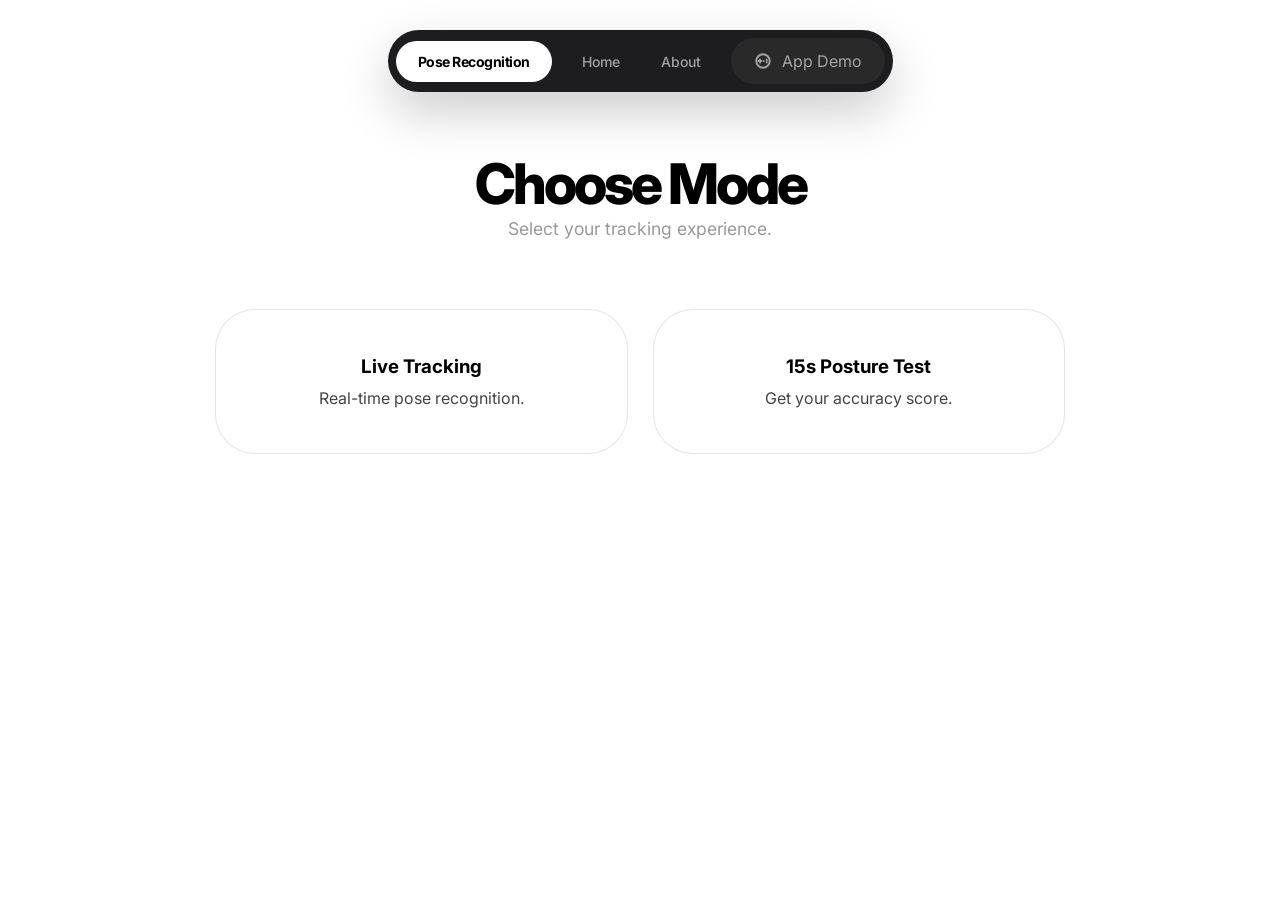
==== index.html @ 8b058928 "Add files via upload" ====
<!DOCTYPE html>
<html lang="en">
<head>
    <meta charset="UTF-8">
    <meta name="viewport" content="width=device-width, initial-scale=1.0">
    <title>Pose AI | Menu</title>
    <link rel="icon" href="data:image/svg+xml,<svg xmlns='http://www.w3.org/2000/svg' viewBox='0 0 24 24' fill='none' stroke='%23000' stroke-width='2'><circle cx='12' cy='5' r='2'/><path d='M12 7v7M9 21l3-7 3 7M7 11l-2 3M17 11l2 3'/></svg>">
    <link href="https://fonts.googleapis.com/css2?family=Inter:wght@400;500;600;700;800&display=swap" rel="stylesheet">
    <link rel="stylesheet" href="style.css">
</head>
<body>
    <nav class="navbar animate-in">
        <div class="nav-container">
            <div class="nav-brand-box"><span class="brand-text">Pose Recognition</span></div>
            <ul class="nav-links">
                <li><a href="home.html" class="nav-item">Home</a></li>
                <li><a href="about.html" class="nav-item">About</a></li>
            </ul>
            <span class="nav-cta-btn nav-cta-current">
                <svg class="icon-control" viewBox="0 0 24 24"><path d="M6 12h4m-2-2v4m5-2h.01M17 12h.01M17 10h.01M17 14h.01M12 21a9 9 0 1 1 0-18 9 9 0 0 1 0 18Z" stroke-linecap="round" stroke-linejoin="round"/></svg>
                <span>App Demo</span>
            </span>
        </div>
    </nav>
    <div class="animate-in" style="text-align: center;">
        <h2 style="font-size: 3.5rem; letter-spacing: -3px; font-weight: 800; color: var(--text-primary);">Choose Mode</h2>
        <p style="color: var(--text-muted); font-size: 1.1rem; margin-bottom: 20px;">Select your tracking experience.</p>
    </div>
    <div class="menu-grid animate-in" style="animation-delay: 0.2s;">
        <a href="live.html" class="menu-card">
            <h3>Live Tracking</h3>
            <p>Real-time pose recognition.</p>
        </a>
        <a href="score.html" class="menu-card">
            <h3>15s Posture Test</h3>
            <p>Get your accuracy score.</p>
        </a>
    </div>
</body>
</html>
---- style.css ----
:root {
    --bg-page: #ffffff;
    --nav-bg: #1d1d1f;
    --text-nav: #a1a1a6;
    --border-card: rgba(0, 0, 0, 0.1);
    --card-bg: #ffffff;
    --text-primary: #000000;
    --text-secondary: #444444;
    --text-muted: #999999;
    --brand-bg: #ffffff;
    --brand-color: #000000;
    --status-neutral-bg: #f5f5f5;
    --status-neutral-color: #999;
    --canvas-bg: #000;
    --social-color: #aaaaaa;
    --social-hover: #000000;
}

@media (prefers-color-scheme: dark) {
    :root {
        --bg-page: #0f0f0f;
        --border-card: rgba(255, 255, 255, 0.08);
        --card-bg: #1a1a1a;
        --text-primary: #f5f5f5;
        --text-secondary: #aaaaaa;
        --text-muted: #666666;
        --brand-bg: #2a2a2a;
        --brand-color: #ffffff;
        --status-neutral-bg: #1a1a1a;
        --status-neutral-color: #666;
        --canvas-bg: #111;
        --social-color: #666;
        --social-hover: #ffffff;
    }
    .content-card h1 { color: var(--text-primary); }
    .menu-card { color: var(--text-primary) !important; }
    .contact-email { color: var(--text-primary) !important; }
    .menu-card:hover { border-color: #fff; }
    .status-loading { background: #222; color: #888; }
    .btn-secondary:hover { border-color: #fff; }
}

* { box-sizing: border-box; margin: 0; padding: 0; }

body, h1, h2, h3, p, span, div, li, label {
    cursor: default;
    user-select: none;
}
a, button, .menu-card, .social-link-svg, .nav-cta-btn {
    cursor: pointer !important;
}

body {
    font-family: 'Inter', -apple-system, sans-serif;
    background-color: var(--bg-page);
    display: flex;
    flex-direction: column;
    align-items: center;
    padding-top: 150px;
    padding-left: 20px;
    padding-right: 20px;
    -webkit-font-smoothing: antialiased;
    overflow-x: hidden;
    transition: background-color 0.3s;
}

/* --- NAVBAR --- */
.navbar {
    position: fixed;
    top: 30px;
    left: 0; right: 0;
    display: flex;
    justify-content: center;
    z-index: 1000;
    pointer-events: none;
}
.nav-container {
    display: flex;
    align-items: center;
    padding: 8px;
    background: var(--nav-bg);
    border-radius: 100px;
    box-shadow: 0 20px 50px rgba(0,0,0,0.2);
    gap: 12px;
    pointer-events: auto;
    width: fit-content;
}
.nav-brand-box {
    display: flex;
    align-items: center;
    background: var(--brand-bg);
    padding: 12px 22px;
    border-radius: 100px;
}
.brand-text { font-size: 14px; font-weight: 700; color: var(--brand-color); letter-spacing: -0.5px; white-space: nowrap; }

.nav-links { display: flex; gap: 5px; list-style: none; }
.nav-item {
    text-decoration: none; color: var(--text-nav);
    font-size: 14px; font-weight: 500; padding: 10px 18px;
    position: relative; transition: color 0.3s ease;
}
.nav-item::after {
    content: ''; position: absolute;
    width: 60%; height: 1.5px; bottom: 6px; left: 20%;
    background-color: #ffffff; transform: scaleX(0); opacity: 0;
    transition: all 0.4s cubic-bezier(0.16, 1, 0.3, 1);
}
.nav-item:hover { color: #ffffff; }
.nav-item:hover::after { transform: scaleX(1); opacity: 1; }
.nav-item.active { color: #ffffff; }
.nav-item.active::after { transform: scaleX(1); opacity: 1; }

.nav-cta-btn {
    display: flex; align-items: center; gap: 10px;
    background: #000; color: #fff;
    padding: 12px 22px; border-radius: 100px;
    text-decoration: none; border: 1px solid transparent;
    transition: all 0.4s cubic-bezier(0.16, 1, 0.3, 1);
}
.icon-control { width: 18px; height: 18px; fill: none; stroke: #ffffff; stroke-width: 2.5; transition: 0.4s; }
.nav-cta-btn:hover { background: #ffffff; color: #000; border-color: #000; }
.nav-cta-btn:hover .icon-control { stroke: #000; transform: rotate(-10deg); }
.nav-cta-current {
    display: flex; align-items: center; gap: 10px;
    background: #333; color: #fff;
    padding: 12px 22px; border-radius: 100px;
    border: 1px solid transparent; opacity: 0.6;
    cursor: default !important;
}

/* --- MOBILE NAVBAR --- */
@media (max-width: 540px) {
    .navbar { top: 16px; left: 12px; right: 12px; }
    .nav-container { gap: 6px; padding: 6px; width: 100%; justify-content: space-between; }
    .nav-brand-box { padding: 10px 14px; }
    .brand-text { font-size: 12px; }
    .nav-links { display: none; }
    .nav-cta-btn { padding: 10px 14px; }
    .nav-cta-btn span { display: none; }
    body { padding-top: 110px; }
}

/* --- CONTENT --- */
.about-container, .app-content {
    width: 100%; max-width: 750px;
    display: flex; flex-direction: column;
    align-items: flex-start; text-align: left;
}
.content-card {
    background: var(--card-bg);
    padding: 60px 40px; border-radius: 48px;
    border: 1px solid var(--border-card);
    margin-bottom: 50px; width: 100%;
    box-shadow: 0 10px 30px rgba(0,0,0,0.02);
}
.content-card h1 { font-size: 3.5rem; letter-spacing: -2px; margin-bottom: 20px; color: var(--text-primary); }
.content-card p { font-size: 1.2rem; color: var(--text-secondary); line-height: 1.7; }

.menu-grid {
    display: grid; grid-template-columns: repeat(auto-fit, minmax(280px, 1fr));
    gap: 25px; width: 100%; max-width: 850px; margin-top: 50px;
}
.menu-card {
    background: var(--card-bg); padding: 45px 30px; border-radius: 40px;
    border: 1px solid var(--border-card); text-decoration: none !important;
    color: var(--text-primary) !important; transition: 0.4s;
    display: flex; flex-direction: column; align-items: center; text-align: center;
}
.menu-card:hover { transform: translateY(-10px); box-shadow: 0 30px 60px rgba(0,0,0,0.08); border-color: #000; }
.menu-card h3 { margin-bottom: 10px; }
.menu-card p { color: var(--text-secondary); }

/* --- CONTACT --- */
.contact-section { width: 100%; padding: 20px 0; }
.contact-label { font-size: 13px; color: var(--text-muted); text-transform: uppercase; font-weight: 600; display: block; margin-bottom: 16px; }
.contact-email {
    color: var(--text-primary);
    text-decoration: none;
    font-weight: 700;
    font-size: 2rem;
    display: inline-block;
    position: relative;
}
.contact-email::after {
    content: '';
    position: absolute;
    left: 0;
    bottom: -2px;
    width: 100%;
    height: 2px;
    background: var(--text-primary);
    transform: scaleX(0);
    transform-origin: left;
    transition: transform 0.4s cubic-bezier(0.16, 1, 0.3, 1);
}
.contact-email:hover::after { transform: scaleX(1); }

.socials-container { display: flex; gap: 30px; align-items: center; margin-top: 30px; }
.social-link-svg { color: var(--social-color); transition: 0.3s; display: flex; align-items: center; }
.social-link-svg:hover { color: var(--social-hover); transform: translateY(-3px); }
.icon-svg { width: 32px; height: 32px; stroke: currentColor; fill: none; stroke-width: 2; }

/* --- APP / CAMERA --- */
#canvas-container {
    width: 100%; max-width: 450px; aspect-ratio: 1/1;
    border-radius: 40px; overflow: hidden;
    background: var(--canvas-bg); border: 1px solid var(--border-card);
    margin: 0 auto 20px;
}
.btn-group {
    width: 100%; display: flex; justify-content: center;
    gap: 12px; margin-bottom: 25px;
}
.btn-main {
    padding: 18px 45px; font-size: 16px; font-weight: 700;
    background: #000; color: #fff; border: none;
    border-radius: 100px; transition: 0.3s; align-self: center;
}
.btn-main:hover:not(:disabled) { background: #333; transform: translateY(-2px); }
.btn-main:disabled { opacity: 0.5; cursor: not-allowed !important; transform: none; }

.btn-secondary {
    padding: 18px 45px; font-size: 16px; font-weight: 700;
    background: transparent; color: var(--text-primary);
    border: 2px solid var(--border-card);
    border-radius: 100px; transition: 0.3s; align-self: center;
    display: none;
}
.btn-secondary:hover { border-color: #000; }

#label-container {
    margin: 30px auto; padding: 15px 40px; border-radius: 100px;
    font-size: 15px; font-weight: 700; text-transform: uppercase;
    width: fit-content; transition: background 0.3s, color 0.3s;
}
.status-neutral { background: var(--status-neutral-bg); color: var(--status-neutral-color); }
.status-main { background: #000; color: #fff; }
.status-loading { background: #f0f0f0; color: #555; animation: pulse 1.2s ease-in-out infinite; }

/* --- ANIMATIONS --- */
@keyframes pulse { 0%, 100% { opacity: 1; } 50% { opacity: 0.5; } }
.animate-in { opacity: 0; animation: slideInUp 0.8s cubic-bezier(0.16, 1, 0.3, 1) forwards; }
@keyframes slideInUp { from { opacity: 0; transform: translateY(30px); } to { opacity: 1; transform: translateY(0); } }
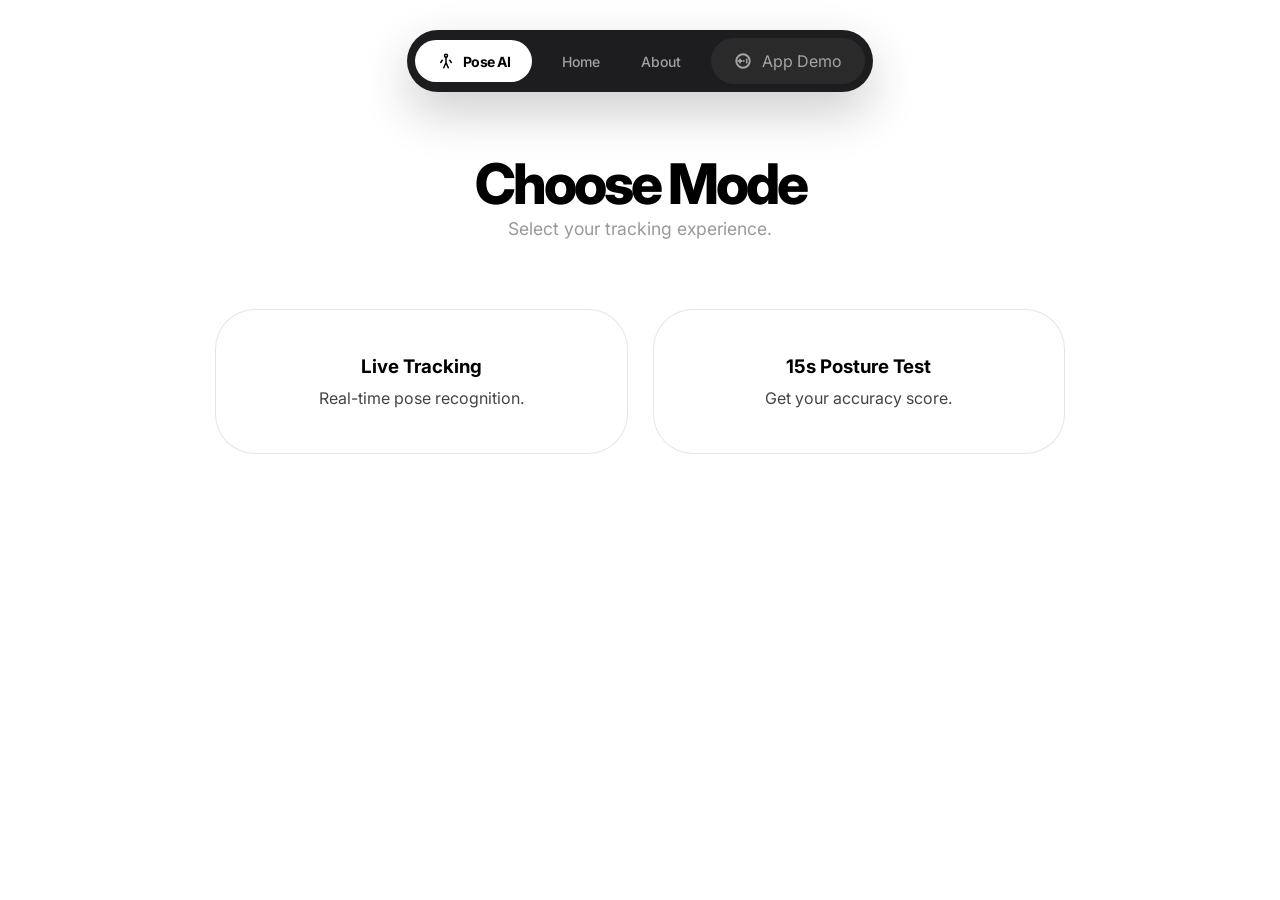
==== commit dbe2ead8: "Refactor index.html for improved navigation and layout" ====
--- a/index.html
+++ b/index.html
@@ -11,7 +11,7 @@
 <body>
     <nav class="navbar animate-in">
         <div class="nav-container">
-            <div class="nav-brand-box"><span class="brand-text">Pose Recognition</span></div>
+            <a href="home.html" class="nav-brand-box" style="text-decoration:none;display:flex;align-items:center;gap:8px;"><svg style="width:18px;height:18px;fill:none;stroke:var(--brand-color);stroke-width:2;stroke-linecap:round;stroke-linejoin:round;flex-shrink:0;" viewBox="0 0 24 24"><circle cx="12" cy="5" r="2"/><path d="M12 7v7M9 21l3-7 3 7M7 11l-2 3M17 11l2 3"/></svg><span class="brand-text">Pose AI</span></a>
             <ul class="nav-links">
                 <li><a href="home.html" class="nav-item">Home</a></li>
                 <li><a href="about.html" class="nav-item">About</a></li>
@@ -20,8 +20,21 @@
                 <svg class="icon-control" viewBox="0 0 24 24"><path d="M6 12h4m-2-2v4m5-2h.01M17 12h.01M17 10h.01M17 14h.01M12 21a9 9 0 1 1 0-18 9 9 0 0 1 0 18Z" stroke-linecap="round" stroke-linejoin="round"/></svg>
                 <span>App Demo</span>
             </span>
+            <button class="hamburger-btn" id="hamburger" onclick="toggleMenu()" aria-label="Menu">
+                <span></span><span></span><span></span>
+            </button>
         </div>
     </nav>
+
+    <div class="mobile-menu" id="mobile-menu">
+        <a href="home.html">Home</a>
+        <a href="about.html">About</a>
+        <div class="mobile-divider"></div>
+        <a href="index.html" class="mobile-cta active">
+            <svg style="width:16px;height:16px;fill:none;stroke:#fff;stroke-width:2.5" viewBox="0 0 24 24"><path d="M6 12h4m-2-2v4m5-2h.01M17 12h.01M17 10h.01M17 14h.01M12 21a9 9 0 1 1 0-18 9 9 0 0 1 0 18Z" stroke-linecap="round" stroke-linejoin="round"/></svg>
+            App Demo
+        </a>
+    </div>
     <div class="animate-in" style="text-align: center;">
         <h2 style="font-size: 3.5rem; letter-spacing: -3px; font-weight: 800; color: var(--text-primary);">Choose Mode</h2>
         <p style="color: var(--text-muted); font-size: 1.1rem; margin-bottom: 20px;">Select your tracking experience.</p>
@@ -36,5 +49,21 @@
             <p>Get your accuracy score.</p>
         </a>
     </div>
+    <script>
+        function toggleMenu() {
+            const btn = document.getElementById('hamburger');
+            const menu = document.getElementById('mobile-menu');
+            btn.classList.toggle('open');
+            menu.classList.toggle('open');
+        }
+        document.addEventListener('click', function(e) {
+            const btn = document.getElementById('hamburger');
+            const menu = document.getElementById('mobile-menu');
+            if (!btn.contains(e.target) && !menu.contains(e.target)) {
+                btn.classList.remove('open');
+                menu.classList.remove('open');
+            }
+        });
+    </script>
 </body>
-</html>+</html>
--- a/style.css
+++ b/style.css
@@ -88,6 +88,7 @@
 .nav-brand-box {
     display: flex;
     align-items: center;
+    gap: 8px;
     background: var(--brand-bg);
     padding: 12px 22px;
     border-radius: 100px;
@@ -129,6 +130,89 @@
     cursor: default !important;
 }
 
+/* --- HAMBURGER BUTTON --- */
+.hamburger-btn {
+    display: none;
+    flex-direction: column;
+    justify-content: center;
+    align-items: center;
+    gap: 5px;
+    width: 42px;
+    height: 42px;
+    background: transparent;
+    border: none;
+    cursor: pointer !important;
+    padding: 8px;
+    border-radius: 50%;
+    transition: background 0.2s;
+}
+.hamburger-btn:hover { background: rgba(255,255,255,0.1); }
+.hamburger-btn span {
+    display: block;
+    width: 20px;
+    height: 2px;
+    background: #fff;
+    border-radius: 2px;
+    transition: all 0.3s cubic-bezier(0.16, 1, 0.3, 1);
+    transform-origin: center;
+}
+.hamburger-btn.open span:nth-child(1) { transform: translateY(7px) rotate(45deg); }
+.hamburger-btn.open span:nth-child(2) { opacity: 0; transform: scaleX(0); }
+.hamburger-btn.open span:nth-child(3) { transform: translateY(-7px) rotate(-45deg); }
+
+/* --- MOBILE DROPDOWN --- */
+.mobile-menu {
+    display: none;
+    position: fixed;
+    top: 76px;
+    left: 12px;
+    right: 12px;
+    background: var(--nav-bg);
+    border-radius: 24px;
+    padding: 12px;
+    z-index: 999;
+    flex-direction: column;
+    gap: 4px;
+    box-shadow: 0 20px 50px rgba(0,0,0,0.3);
+    opacity: 0;
+    transform: translateY(-10px);
+    transition: opacity 0.3s cubic-bezier(0.16, 1, 0.3, 1), transform 0.3s cubic-bezier(0.16, 1, 0.3, 1);
+    pointer-events: none;
+}
+.mobile-menu.open {
+    opacity: 1;
+    transform: translateY(0);
+    pointer-events: auto;
+}
+.mobile-menu a {
+    text-decoration: none;
+    color: var(--text-nav);
+    font-size: 15px;
+    font-weight: 600;
+    padding: 14px 18px;
+    border-radius: 16px;
+    transition: background 0.2s, color 0.2s;
+    display: block;
+}
+.mobile-menu a:hover, .mobile-menu a.active {
+    background: rgba(255,255,255,0.08);
+    color: #fff;
+}
+.mobile-menu .mobile-divider {
+    height: 1px;
+    background: rgba(255,255,255,0.08);
+    margin: 4px 0;
+}
+.mobile-menu a.mobile-cta {
+    background: #000;
+    color: #fff;
+    display: flex;
+    align-items: center;
+    gap: 10px;
+    margin-top: 4px;
+}
+.mobile-menu a.mobile-cta:hover { background: #222; }
+
 /* --- MOBILE NAVBAR --- */
 @media (max-width: 540px) {
     .navbar { top: 16px; left: 12px; right: 12px; }
@@ -136,8 +220,10 @@
     .nav-brand-box { padding: 10px 14px; }
     .brand-text { font-size: 12px; }
     .nav-links { display: none; }
-    .nav-cta-btn { padding: 10px 14px; }
-    .nav-cta-btn span { display: none; }
+    .nav-cta-btn { display: none; }
+    .nav-cta-current { display: none; }
+    .hamburger-btn { display: flex; }
+    .mobile-menu { display: flex; }
     body { padding-top: 110px; }
 }
 
@@ -241,4 +327,4 @@
 /* --- ANIMATIONS --- */
 @keyframes pulse { 0%, 100% { opacity: 1; } 50% { opacity: 0.5; } }
 .animate-in { opacity: 0; animation: slideInUp 0.8s cubic-bezier(0.16, 1, 0.3, 1) forwards; }
-@keyframes slideInUp { from { opacity: 0; transform: translateY(30px); } to { opacity: 1; transform: translateY(0); } }+@keyframes slideInUp { from { opacity: 0; transform: translateY(30px); } to { opacity: 1; transform: translateY(0); } }
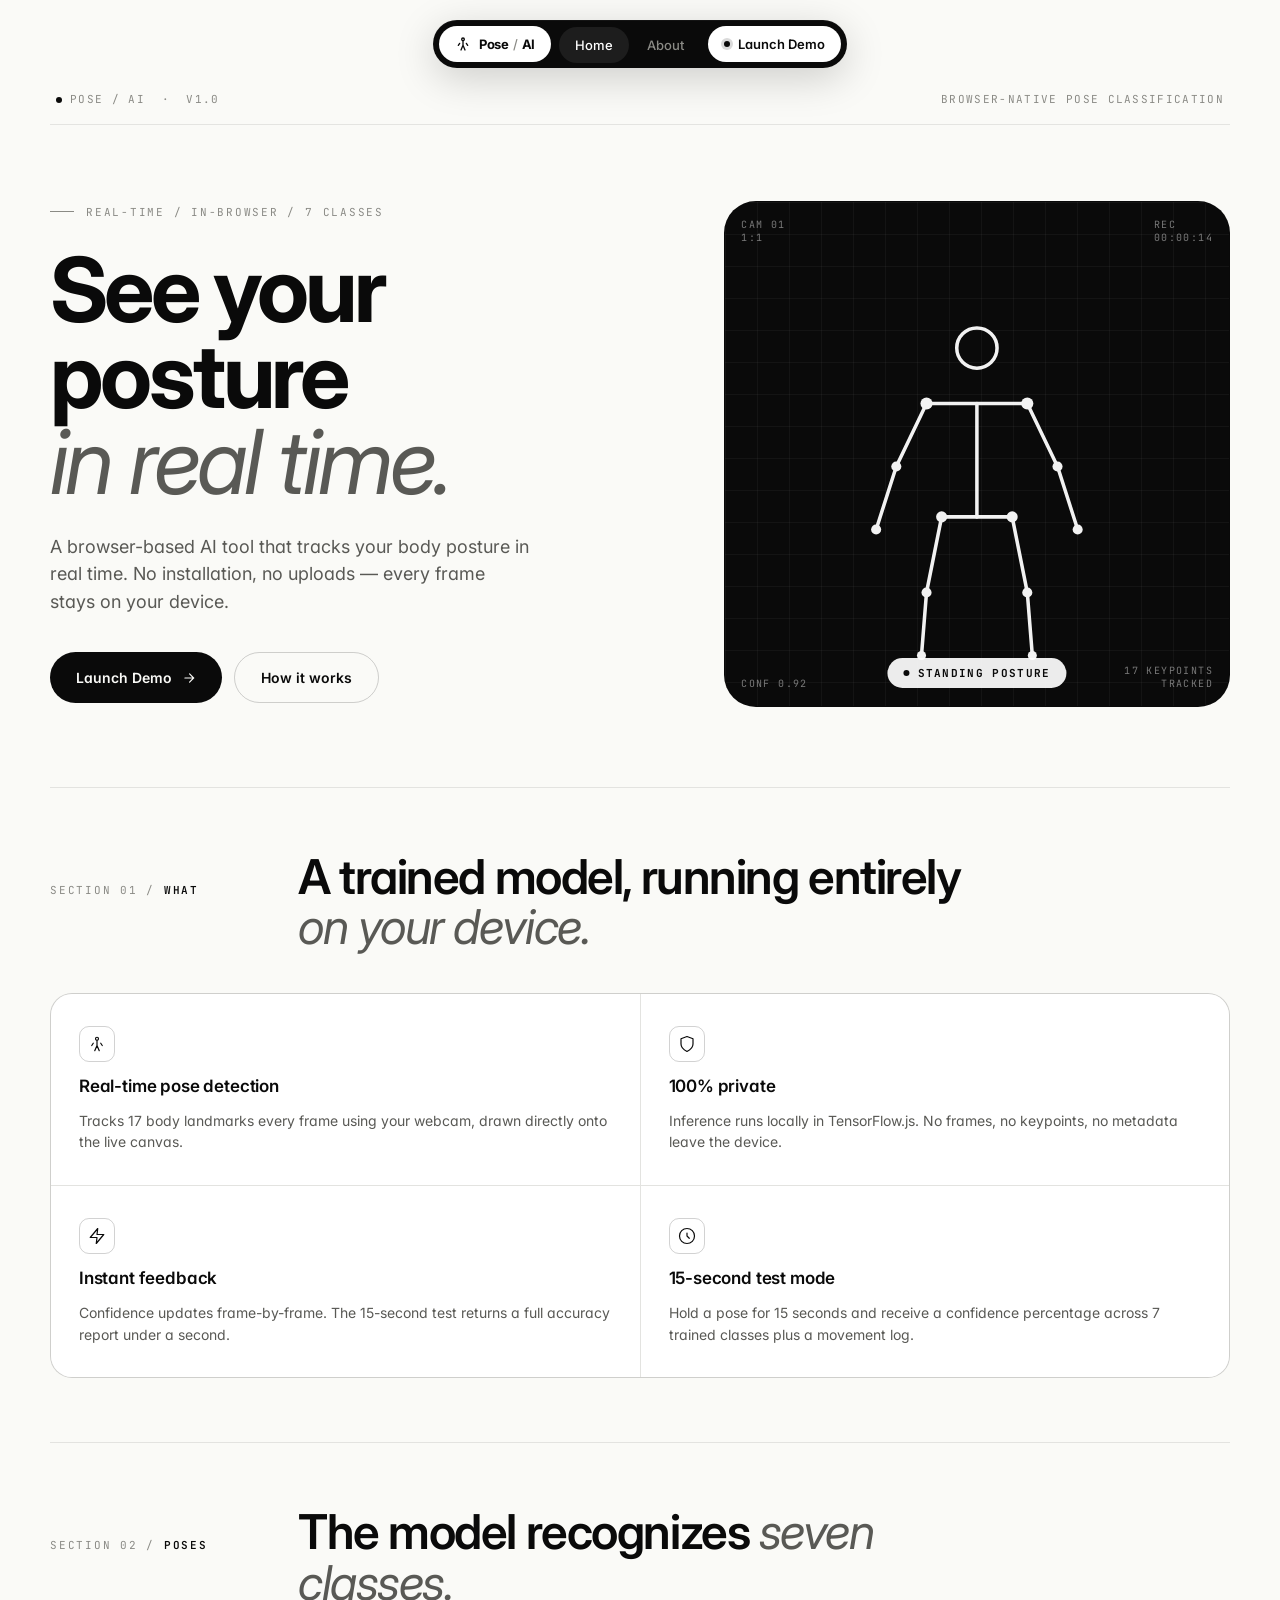
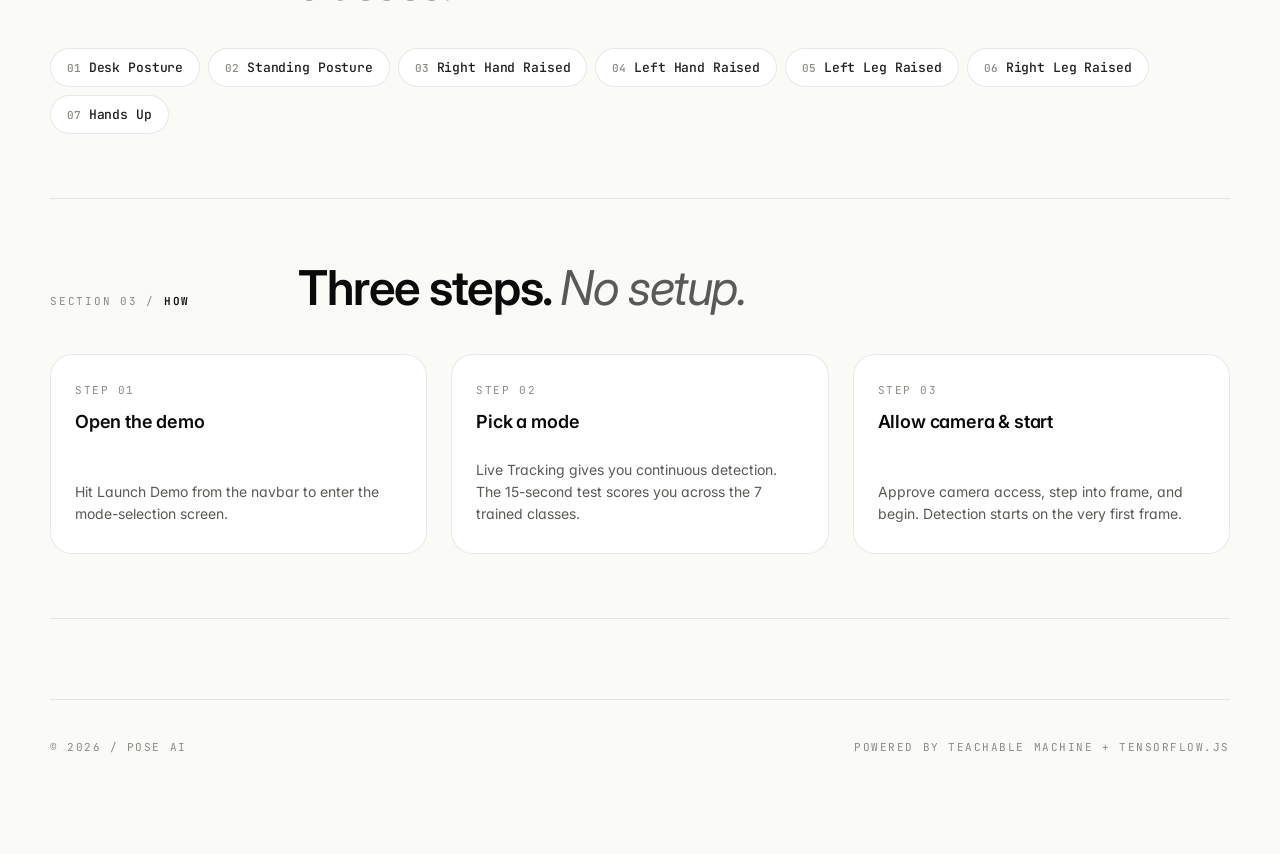
==== commit 36c48d8d: "Add files via upload" ====
--- a/index.html
+++ b/index.html
@@ -1,69 +1,230 @@
-<!DOCTYPE html>
-<html lang="en">
-<head>
-    <meta charset="UTF-8">
-    <meta name="viewport" content="width=device-width, initial-scale=1.0">
-    <title>Pose AI | Menu</title>
-    <link rel="icon" href="data:image/svg+xml,<svg xmlns='http://www.w3.org/2000/svg' viewBox='0 0 24 24' fill='none' stroke='%23000' stroke-width='2'><circle cx='12' cy='5' r='2'/><path d='M12 7v7M9 21l3-7 3 7M7 11l-2 3M17 11l2 3'/></svg>">
-    <link href="https://fonts.googleapis.com/css2?family=Inter:wght@400;500;600;700;800&display=swap" rel="stylesheet">
-    <link rel="stylesheet" href="style.css">
-</head>
-<body>
-    <nav class="navbar animate-in">
-        <div class="nav-container">
-            <a href="home.html" class="nav-brand-box" style="text-decoration:none;display:flex;align-items:center;gap:8px;"><svg style="width:18px;height:18px;fill:none;stroke:var(--brand-color);stroke-width:2;stroke-linecap:round;stroke-linejoin:round;flex-shrink:0;" viewBox="0 0 24 24"><circle cx="12" cy="5" r="2"/><path d="M12 7v7M9 21l3-7 3 7M7 11l-2 3M17 11l2 3"/></svg><span class="brand-text">Pose AI</span></a>
-            <ul class="nav-links">
-                <li><a href="home.html" class="nav-item">Home</a></li>
-                <li><a href="about.html" class="nav-item">About</a></li>
-            </ul>
-            <span class="nav-cta-btn nav-cta-current">
-                <svg class="icon-control" viewBox="0 0 24 24"><path d="M6 12h4m-2-2v4m5-2h.01M17 12h.01M17 10h.01M17 14h.01M12 21a9 9 0 1 1 0-18 9 9 0 0 1 0 18Z" stroke-linecap="round" stroke-linejoin="round"/></svg>
-                <span>App Demo</span>
-            </span>
-            <button class="hamburger-btn" id="hamburger" onclick="toggleMenu()" aria-label="Menu">
-                <span></span><span></span><span></span>
-            </button>
-        </div>
-    </nav>
-
-    <div class="mobile-menu" id="mobile-menu">
-        <a href="home.html">Home</a>
-        <a href="about.html">About</a>
-        <div class="mobile-divider"></div>
-        <a href="index.html" class="mobile-cta active">
-            <svg style="width:16px;height:16px;fill:none;stroke:#fff;stroke-width:2.5" viewBox="0 0 24 24"><path d="M6 12h4m-2-2v4m5-2h.01M17 12h.01M17 10h.01M17 14h.01M12 21a9 9 0 1 1 0-18 9 9 0 0 1 0 18Z" stroke-linecap="round" stroke-linejoin="round"/></svg>
-            App Demo
-        </a>
-    </div>
-    <div class="animate-in" style="text-align: center;">
-        <h2 style="font-size: 3.5rem; letter-spacing: -3px; font-weight: 800; color: var(--text-primary);">Choose Mode</h2>
-        <p style="color: var(--text-muted); font-size: 1.1rem; margin-bottom: 20px;">Select your tracking experience.</p>
-    </div>
-    <div class="menu-grid animate-in" style="animation-delay: 0.2s;">
-        <a href="live.html" class="menu-card">
-            <h3>Live Tracking</h3>
-            <p>Real-time pose recognition.</p>
-        </a>
-        <a href="score.html" class="menu-card">
-            <h3>15s Posture Test</h3>
-            <p>Get your accuracy score.</p>
-        </a>
-    </div>
-    <script>
-        function toggleMenu() {
-            const btn = document.getElementById('hamburger');
-            const menu = document.getElementById('mobile-menu');
-            btn.classList.toggle('open');
-            menu.classList.toggle('open');
-        }
-        document.addEventListener('click', function(e) {
-            const btn = document.getElementById('hamburger');
-            const menu = document.getElementById('mobile-menu');
-            if (!btn.contains(e.target) && !menu.contains(e.target)) {
-                btn.classList.remove('open');
-                menu.classList.remove('open');
-            }
-        });
-    </script>
-</body>
-</html>
+<!DOCTYPE html>
+<html lang="en">
+<head>
+    <meta charset="UTF-8">
+    <meta name="viewport" content="width=device-width, initial-scale=1.0">
+    <title>Pose AI / Home</title>
+    <link rel="icon" href="data:image/svg+xml,<svg xmlns='http://www.w3.org/2000/svg' viewBox='0 0 24 24' fill='none' stroke='%23000' stroke-width='2'><circle cx='12' cy='5' r='2'/><path d='M12 7v7M9 21l3-7 3 7M7 11l-2 3M17 11l2 3'/></svg>">
+    <link href="https://fonts.googleapis.com/css2?family=Inter:wght@400;500;600;700;800&family=JetBrains+Mono:wght@300;400;500;600&display=swap" rel="stylesheet">
+    <link rel="stylesheet" href="style.css">
+    <script>
+        (function(){
+            try {
+                var t = localStorage.getItem('pose-ai-theme') || 'light';
+                document.documentElement.setAttribute('data-theme', t);
+            } catch(e){}
+        })();
+    </script>
+</head>
+<body>
+    <nav class="navbar">
+        <div class="nav-container">
+            <a href="home.html" class="nav-brand-box">
+                <svg viewBox="0 0 24 24"><circle cx="12" cy="5" r="2"/><path d="M12 7v7M9 21l3-7 3 7M7 11l-2 3M17 11l2 3"/></svg>
+                <span class="brand-text">Pose<span class="slash">/</span>AI</span>
+            </a>
+            <ul class="nav-links">
+                <li><a href="home.html" class="nav-item active">Home</a></li>
+                <li><a href="about.html" class="nav-item">About</a></li>
+            </ul>
+            <a href="menu.html" class="nav-cta-btn"><span class="dot-live"></span><span>Launch Demo</span></a>
+            <button class="hamburger-btn" id="hamburger" onclick="toggleMenu()" aria-label="Menu"><span></span><span></span><span></span></button>
+        </div>
+    </nav>
+
+    <div class="mobile-menu" id="mobile-menu">
+        <a href="home.html" class="active">Home</a>
+        <a href="about.html">About</a>
+        <div class="mobile-divider"></div>
+        <a href="menu.html" class="mobile-cta">Launch Demo</a>
+    </div>
+
+    <div class="page-frame">
+        <div class="page-meta">
+            <span><span class="dot"></span>Pose / AI &nbsp;·&nbsp; v1.0</span>
+            <span>Browser-Native Pose Classification</span>
+        </div>
+
+        <section class="hero animate-in">
+            <div>
+                <div class="hero-eyebrow">Real-time / In-Browser / 7 Classes</div>
+                <h1>See your<br>posture<br><em>in real time.</em></h1>
+                <p class="hero-lede">A browser-based AI tool that tracks your body posture in real time. No installation, no uploads — every frame stays on your device.</p>
+                <div class="hero-actions">
+                    <a href="menu.html" class="btn-primary">Launch Demo
+                        <svg width="14" height="14" viewBox="0 0 24 24" fill="none" stroke="currentColor" stroke-width="2" stroke-linecap="round"><path d="M5 12h14M13 5l7 7-7 7"/></svg>
+                    </a>
+                    <a href="about.html" class="btn-ghost">How it works</a>
+                </div>
+            </div>
+            <div class="hero-demo">
+                <div class="demo-grid"></div>
+                <div class="demo-corner tl">CAM 01<br>1:1</div>
+                <div class="demo-corner tr">REC<br>00:00:14</div>
+                <div class="demo-corner bl">CONF 0.92</div>
+                <div class="demo-corner br">17 KEYPOINTS<br>TRACKED</div>
+                <svg class="skeleton" viewBox="0 0 200 200" preserveAspectRatio="xMidYMid meet">
+                    <g id="hero-skeleton" stroke="#fff" stroke-width="1.4" fill="none" stroke-linecap="round" stroke-linejoin="round" opacity="0.95">
+                        <!-- head -->
+                        <circle id="hd" cx="100" cy="58" r="8"/>
+                        <!-- shoulders -->
+                        <line id="sh" x1="80" y1="80" x2="120" y2="80"/>
+                        <!-- spine -->
+                        <line id="sp" x1="100" y1="80" x2="100" y2="125"/>
+                        <!-- arms -->
+                        <line id="larm1" x1="80" y1="80" x2="68" y2="105"/>
+                        <line id="larm2" x1="68" y1="105" x2="60" y2="130"/>
+                        <line id="rarm1" x1="120" y1="80" x2="132" y2="105"/>
+                        <line id="rarm2" x1="132" y1="105" x2="140" y2="130"/>
+                        <!-- hips -->
+                        <line id="hp" x1="86" y1="125" x2="114" y2="125"/>
+                        <!-- legs -->
+                        <line id="lleg1" x1="86" y1="125" x2="80" y2="155"/>
+                        <line id="lleg2" x1="80" y1="155" x2="78" y2="180"/>
+                        <line id="rleg1" x1="114" y1="125" x2="120" y2="155"/>
+                        <line id="rleg2" x1="120" y1="155" x2="122" y2="180"/>
+                        <!-- joints -->
+                        <g fill="#fff" stroke="none">
+                            <circle cx="80" cy="80" r="2.4"/><circle cx="120" cy="80" r="2.4"/>
+                            <circle cx="68" cy="105" r="2"/><circle cx="132" cy="105" r="2"/>
+                            <circle cx="60" cy="130" r="2"/><circle cx="140" cy="130" r="2"/>
+                            <circle cx="86" cy="125" r="2.2"/><circle cx="114" cy="125" r="2.2"/>
+                            <circle cx="80" cy="155" r="2"/><circle cx="120" cy="155" r="2"/>
+                            <circle cx="78" cy="180" r="1.8"/><circle cx="122" cy="180" r="1.8"/>
+                        </g>
+                    </g>
+                </svg>
+                <div class="demo-label"><span class="live-dot"></span><span id="hero-pose-label">Standing Posture</span></div>
+            </div>
+        </section>
+
+        <section class="section animate-in" style="animation-delay:0.1s;">
+            <div class="section-head">
+                <div class="section-num">SECTION 01 / <strong>WHAT</strong></div>
+                <h2 class="section-title">A trained model, running entirely <em>on your device.</em></h2>
+            </div>
+            <div class="features-grid">
+                <div class="feature-item">
+                    <div class="feature-glyph">
+                        <svg viewBox="0 0 24 24"><circle cx="12" cy="5" r="2"/><path d="M12 7v7M9 21l3-7 3 7M7 11l-2 3M17 11l2 3"/></svg>
+                    </div>
+                    <div class="feature-title">Real-time pose detection</div>
+                    <div class="feature-desc">Tracks 17 body landmarks every frame using your webcam, drawn directly onto the live canvas.</div>
+                </div>
+                <div class="feature-item">
+                    <div class="feature-glyph">
+                        <svg viewBox="0 0 24 24"><path d="M12 22s8-4 8-10V5l-8-3-8 3v7c0 6 8 10 8 10z"/></svg>
+                    </div>
+                    <div class="feature-title">100% private</div>
+                    <div class="feature-desc">Inference runs locally in TensorFlow.js. No frames, no keypoints, no metadata leave the device.</div>
+                </div>
+                <div class="feature-item">
+                    <div class="feature-glyph">
+                        <svg viewBox="0 0 24 24"><path d="M13 2L3 14h9l-1 8 10-12h-9l1-8z"/></svg>
+                    </div>
+                    <div class="feature-title">Instant feedback</div>
+                    <div class="feature-desc">Confidence updates frame-by-frame. The 15-second test returns a full accuracy report under a second.</div>
+                </div>
+                <div class="feature-item">
+                    <div class="feature-glyph">
+                        <svg viewBox="0 0 24 24"><circle cx="12" cy="12" r="10"/><path d="M12 8v4l3 3"/></svg>
+                    </div>
+                    <div class="feature-title">15-second test mode</div>
+                    <div class="feature-desc">Hold a pose for 15 seconds and receive a confidence percentage across 7 trained classes plus a movement log.</div>
+                </div>
+            </div>
+        </section>
+
+        <section class="section animate-in" style="animation-delay:0.15s;">
+            <div class="section-head">
+                <div class="section-num">SECTION 02 / <strong>POSES</strong></div>
+                <h2 class="section-title">The model recognizes <em>seven classes.</em></h2>
+            </div>
+            <div class="pose-classes">
+                <span class="pose-chip"><span class="num">01</span>Desk Posture</span>
+                <span class="pose-chip"><span class="num">02</span>Standing Posture</span>
+                <span class="pose-chip"><span class="num">03</span>Right Hand Raised</span>
+                <span class="pose-chip"><span class="num">04</span>Left Hand Raised</span>
+                <span class="pose-chip"><span class="num">05</span>Left Leg Raised</span>
+                <span class="pose-chip"><span class="num">06</span>Right Leg Raised</span>
+                <span class="pose-chip"><span class="num">07</span>Hands Up</span>
+            </div>
+        </section>
+
+        <section class="section animate-in" style="animation-delay:0.2s;">
+            <div class="section-head">
+                <div class="section-num">SECTION 03 / <strong>HOW</strong></div>
+                <h2 class="section-title">Three steps. <em>No setup.</em></h2>
+            </div>
+            <div class="steps-list">
+                <div class="step-item">
+                    <div class="step-number">STEP 01</div>
+                    <div class="step-title">Open the demo</div>
+                    <div class="step-desc">Hit Launch Demo from the navbar to enter the mode-selection screen.</div>
+                </div>
+                <div class="step-item">
+                    <div class="step-number">STEP 02</div>
+                    <div class="step-title">Pick a mode</div>
+                    <div class="step-desc">Live Tracking gives you continuous detection. The 15-second test scores you across the 7 trained classes.</div>
+                </div>
+                <div class="step-item">
+                    <div class="step-number">STEP 03</div>
+                    <div class="step-title">Allow camera & start</div>
+                    <div class="step-desc">Approve camera access, step into frame, and begin. Detection starts on the very first frame.</div>
+                </div>
+            </div>
+        </section>
+
+        <footer class="page-footer">
+            <span>© 2026 / Pose AI</span>
+            <span>Powered by Teachable Machine + TensorFlow.js</span>
+        </footer>
+    </div>
+
+    <script>
+        function toggleMenu() {
+            document.getElementById('hamburger').classList.toggle('open');
+            document.getElementById('mobile-menu').classList.toggle('open');
+        }
+        document.addEventListener('click', function(e) {
+            const btn = document.getElementById('hamburger');
+            const menu = document.getElementById('mobile-menu');
+            if (!btn.contains(e.target) && !menu.contains(e.target)) {
+                btn.classList.remove('open');
+                menu.classList.remove('open');
+            }
+        });
+
+        // animated hero skeleton — cycles through 4 poses
+        (function(){
+            const POSES = [
+                { label:'Standing Posture', sh:[80,80,120,80], sp:[100,80,100,125], larm1:[80,80,68,105], larm2:[68,105,60,130], rarm1:[120,80,132,105], rarm2:[132,105,140,130], lleg1:[86,125,80,155], lleg2:[80,155,78,180], rleg1:[114,125,120,155], rleg2:[120,155,122,180], hd:[100,58] },
+                { label:'Hands Up', sh:[80,80,120,80], sp:[100,80,100,125], larm1:[80,80,76,55], larm2:[76,55,72,28], rarm1:[120,80,124,55], rarm2:[124,55,128,28], lleg1:[86,125,80,155], lleg2:[80,155,78,180], rleg1:[114,125,120,155], rleg2:[120,155,122,180], hd:[100,58] },
+                { label:'Right Hand Raised', sh:[80,80,120,80], sp:[100,80,100,125], larm1:[80,80,68,105], larm2:[68,105,60,130], rarm1:[120,80,128,52], rarm2:[128,52,134,28], lleg1:[86,125,80,155], lleg2:[80,155,78,180], rleg1:[114,125,120,155], rleg2:[120,155,122,180], hd:[100,58] },
+                { label:'Left Leg Raised', sh:[80,80,120,80], sp:[100,80,100,125], larm1:[80,80,68,105], larm2:[68,105,60,130], rarm1:[120,80,132,105], rarm2:[132,105,140,130], lleg1:[86,125,72,140], lleg2:[72,140,52,128], rleg1:[114,125,120,155], rleg2:[120,155,122,180], hd:[100,58] }
+            ];
+            const ids=['sh','sp','larm1','larm2','rarm1','rarm2','lleg1','lleg2','rleg1','rleg2'];
+            let i=0;
+            function step(){
+                const p=POSES[i];
+                ids.forEach(id=>{
+                    const el=document.getElementById(id);
+                    if(!el) return;
+                    const v=p[id];
+                    el.setAttribute('x1',v[0]); el.setAttribute('y1',v[1]); el.setAttribute('x2',v[2]); el.setAttribute('y2',v[3]);
+                });
+                const hd=document.getElementById('hd');
+                if(hd){ hd.setAttribute('cx',p.hd[0]); hd.setAttribute('cy',p.hd[1]); }
+                document.getElementById('hero-pose-label').textContent=p.label;
+                i=(i+1)%POSES.length;
+            }
+            // smooth css transitions on lines
+            document.querySelectorAll('#hero-skeleton line, #hero-skeleton circle').forEach(el=>{
+                el.style.transition='all 0.9s cubic-bezier(0.65, 0, 0.35, 1)';
+            });
+            step();
+            setInterval(step, 2400);
+        })();
+    </script>
+</body>
+</html>
--- a/style.css
+++ b/style.css
@@ -1,330 +1,1449 @@
-:root {
-    --bg-page: #ffffff;
-    --nav-bg: #1d1d1f;
-    --text-nav: #a1a1a6;
-    --border-card: rgba(0, 0, 0, 0.1);
-    --card-bg: #ffffff;
-    --text-primary: #000000;
-    --text-secondary: #444444;
-    --text-muted: #999999;
-    --brand-bg: #ffffff;
-    --brand-color: #000000;
-    --status-neutral-bg: #f5f5f5;
-    --status-neutral-color: #999;
-    --canvas-bg: #000;
-    --social-color: #aaaaaa;
-    --social-hover: #000000;
-}
-
-@media (prefers-color-scheme: dark) {
-    :root {
-        --bg-page: #0f0f0f;
-        --border-card: rgba(255, 255, 255, 0.08);
-        --card-bg: #1a1a1a;
-        --text-primary: #f5f5f5;
-        --text-secondary: #aaaaaa;
-        --text-muted: #666666;
-        --brand-bg: #2a2a2a;
-        --brand-color: #ffffff;
-        --status-neutral-bg: #1a1a1a;
-        --status-neutral-color: #666;
-        --canvas-bg: #111;
-        --social-color: #666;
-        --social-hover: #ffffff;
-    }
-    .content-card h1 { color: var(--text-primary); }
-    .menu-card { color: var(--text-primary) !important; }
-    .contact-email { color: var(--text-primary) !important; }
-    .menu-card:hover { border-color: #fff; }
-    .status-loading { background: #222; color: #888; }
-    .btn-secondary:hover { border-color: #fff; }
-}
-
-* { box-sizing: border-box; margin: 0; padding: 0; }
-
-body, h1, h2, h3, p, span, div, li, label {
-    cursor: default;
-    user-select: none;
-}
-a, button, .menu-card, .social-link-svg, .nav-cta-btn {
-    cursor: pointer !important;
-}
-
-body {
-    font-family: 'Inter', -apple-system, sans-serif;
-    background-color: var(--bg-page);
-    display: flex;
-    flex-direction: column;
-    align-items: center;
-    padding-top: 150px;
-    padding-left: 20px;
-    padding-right: 20px;
-    -webkit-font-smoothing: antialiased;
-    overflow-x: hidden;
-    transition: background-color 0.3s;
-}
-
-/* --- NAVBAR --- */
-.navbar {
-    position: fixed;
-    top: 30px;
-    left: 0; right: 0;
-    display: flex;
-    justify-content: center;
-    z-index: 1000;
-    pointer-events: none;
-}
-.nav-container {
-    display: flex;
-    align-items: center;
-    padding: 8px;
-    background: var(--nav-bg);
-    border-radius: 100px;
-    box-shadow: 0 20px 50px rgba(0,0,0,0.2);
-    gap: 12px;
-    pointer-events: auto;
-    width: fit-content;
-}
-.nav-brand-box {
-    display: flex;
-    align-items: center;
-    gap: 8px;
-    background: var(--brand-bg);
-    padding: 12px 22px;
-    border-radius: 100px;
-}
-.brand-text { font-size: 14px; font-weight: 700; color: var(--brand-color); letter-spacing: -0.5px; white-space: nowrap; }
-
-.nav-links { display: flex; gap: 5px; list-style: none; }
-.nav-item {
-    text-decoration: none; color: var(--text-nav);
-    font-size: 14px; font-weight: 500; padding: 10px 18px;
-    position: relative; transition: color 0.3s ease;
-}
-.nav-item::after {
-    content: ''; position: absolute;
-    width: 60%; height: 1.5px; bottom: 6px; left: 20%;
-    background-color: #ffffff; transform: scaleX(0); opacity: 0;
-    transition: all 0.4s cubic-bezier(0.16, 1, 0.3, 1);
-}
-.nav-item:hover { color: #ffffff; }
-.nav-item:hover::after { transform: scaleX(1); opacity: 1; }
-.nav-item.active { color: #ffffff; }
-.nav-item.active::after { transform: scaleX(1); opacity: 1; }
-
-.nav-cta-btn {
-    display: flex; align-items: center; gap: 10px;
-    background: #000; color: #fff;
-    padding: 12px 22px; border-radius: 100px;
-    text-decoration: none; border: 1px solid transparent;
-    transition: all 0.4s cubic-bezier(0.16, 1, 0.3, 1);
-}
-.icon-control { width: 18px; height: 18px; fill: none; stroke: #ffffff; stroke-width: 2.5; transition: 0.4s; }
-.nav-cta-btn:hover { background: #ffffff; color: #000; border-color: #000; }
-.nav-cta-btn:hover .icon-control { stroke: #000; transform: rotate(-10deg); }
-.nav-cta-current {
-    display: flex; align-items: center; gap: 10px;
-    background: #333; color: #fff;
-    padding: 12px 22px; border-radius: 100px;
-    border: 1px solid transparent; opacity: 0.6;
-    cursor: default !important;
-}
-
-/* --- HAMBURGER BUTTON --- */
-.hamburger-btn {
-    display: none;
-    flex-direction: column;
-    justify-content: center;
-    align-items: center;
-    gap: 5px;
-    width: 42px;
-    height: 42px;
-    background: transparent;
-    border: none;
-    cursor: pointer !important;
-    padding: 8px;
-    border-radius: 50%;
-    transition: background 0.2s;
-}
-.hamburger-btn:hover { background: rgba(255,255,255,0.1); }
-.hamburger-btn span {
-    display: block;
-    width: 20px;
-    height: 2px;
-    background: #fff;
-    border-radius: 2px;
-    transition: all 0.3s cubic-bezier(0.16, 1, 0.3, 1);
-    transform-origin: center;
-}
-.hamburger-btn.open span:nth-child(1) { transform: translateY(7px) rotate(45deg); }
-.hamburger-btn.open span:nth-child(2) { opacity: 0; transform: scaleX(0); }
-.hamburger-btn.open span:nth-child(3) { transform: translateY(-7px) rotate(-45deg); }
-
-/* --- MOBILE DROPDOWN --- */
-.mobile-menu {
-    display: none;
-    position: fixed;
-    top: 76px;
-    left: 12px;
-    right: 12px;
-    background: var(--nav-bg);
-    border-radius: 24px;
-    padding: 12px;
-    z-index: 999;
-    flex-direction: column;
-    gap: 4px;
-    box-shadow: 0 20px 50px rgba(0,0,0,0.3);
-    opacity: 0;
-    transform: translateY(-10px);
-    transition: opacity 0.3s cubic-bezier(0.16, 1, 0.3, 1), transform 0.3s cubic-bezier(0.16, 1, 0.3, 1);
-    pointer-events: none;
-}
-.mobile-menu.open {
-    opacity: 1;
-    transform: translateY(0);
-    pointer-events: auto;
-}
-.mobile-menu a {
-    text-decoration: none;
-    color: var(--text-nav);
-    font-size: 15px;
-    font-weight: 600;
-    padding: 14px 18px;
-    border-radius: 16px;
-    transition: background 0.2s, color 0.2s;
-    display: block;
-}
-.mobile-menu a:hover, .mobile-menu a.active {
-    background: rgba(255,255,255,0.08);
-    color: #fff;
-}
-.mobile-menu .mobile-divider {
-    height: 1px;
-    background: rgba(255,255,255,0.08);
-    margin: 4px 0;
-}
-.mobile-menu a.mobile-cta {
-    background: #000;
-    color: #fff;
-    display: flex;
-    align-items: center;
-    gap: 10px;
-    margin-top: 4px;
-}
-.mobile-menu a.mobile-cta:hover { background: #222; }
-
-/* --- MOBILE NAVBAR --- */
-@media (max-width: 540px) {
-    .navbar { top: 16px; left: 12px; right: 12px; }
-    .nav-container { gap: 6px; padding: 6px; width: 100%; justify-content: space-between; }
-    .nav-brand-box { padding: 10px 14px; }
-    .brand-text { font-size: 12px; }
-    .nav-links { display: none; }
-    .nav-cta-btn { display: none; }
-    .nav-cta-current { display: none; }
-    .hamburger-btn { display: flex; }
-    .mobile-menu { display: flex; }
-    body { padding-top: 110px; }
-}
-
-/* --- CONTENT --- */
-.about-container, .app-content {
-    width: 100%; max-width: 750px;
-    display: flex; flex-direction: column;
-    align-items: flex-start; text-align: left;
-}
-.content-card {
-    background: var(--card-bg);
-    padding: 60px 40px; border-radius: 48px;
-    border: 1px solid var(--border-card);
-    margin-bottom: 50px; width: 100%;
-    box-shadow: 0 10px 30px rgba(0,0,0,0.02);
-}
-.content-card h1 { font-size: 3.5rem; letter-spacing: -2px; margin-bottom: 20px; color: var(--text-primary); }
-.content-card p { font-size: 1.2rem; color: var(--text-secondary); line-height: 1.7; }
-
-.menu-grid {
-    display: grid; grid-template-columns: repeat(auto-fit, minmax(280px, 1fr));
-    gap: 25px; width: 100%; max-width: 850px; margin-top: 50px;
-}
-.menu-card {
-    background: var(--card-bg); padding: 45px 30px; border-radius: 40px;
-    border: 1px solid var(--border-card); text-decoration: none !important;
-    color: var(--text-primary) !important; transition: 0.4s;
-    display: flex; flex-direction: column; align-items: center; text-align: center;
-}
-.menu-card:hover { transform: translateY(-10px); box-shadow: 0 30px 60px rgba(0,0,0,0.08); border-color: #000; }
-.menu-card h3 { margin-bottom: 10px; }
-.menu-card p { color: var(--text-secondary); }
-
-/* --- CONTACT --- */
-.contact-section { width: 100%; padding: 20px 0; }
-.contact-label { font-size: 13px; color: var(--text-muted); text-transform: uppercase; font-weight: 600; display: block; margin-bottom: 16px; }
-.contact-email {
-    color: var(--text-primary);
-    text-decoration: none;
-    font-weight: 700;
-    font-size: 2rem;
-    display: inline-block;
-    position: relative;
-}
-.contact-email::after {
-    content: '';
-    position: absolute;
-    left: 0;
-    bottom: -2px;
-    width: 100%;
-    height: 2px;
-    background: var(--text-primary);
-    transform: scaleX(0);
-    transform-origin: left;
-    transition: transform 0.4s cubic-bezier(0.16, 1, 0.3, 1);
-}
-.contact-email:hover::after { transform: scaleX(1); }
-
-.socials-container { display: flex; gap: 30px; align-items: center; margin-top: 30px; }
-.social-link-svg { color: var(--social-color); transition: 0.3s; display: flex; align-items: center; }
-.social-link-svg:hover { color: var(--social-hover); transform: translateY(-3px); }
-.icon-svg { width: 32px; height: 32px; stroke: currentColor; fill: none; stroke-width: 2; }
-
-/* --- APP / CAMERA --- */
-#canvas-container {
-    width: 100%; max-width: 450px; aspect-ratio: 1/1;
-    border-radius: 40px; overflow: hidden;
-    background: var(--canvas-bg); border: 1px solid var(--border-card);
-    margin: 0 auto 20px;
-}
-.btn-group {
-    width: 100%; display: flex; justify-content: center;
-    gap: 12px; margin-bottom: 25px;
-}
-.btn-main {
-    padding: 18px 45px; font-size: 16px; font-weight: 700;
-    background: #000; color: #fff; border: none;
-    border-radius: 100px; transition: 0.3s; align-self: center;
-}
-.btn-main:hover:not(:disabled) { background: #333; transform: translateY(-2px); }
-.btn-main:disabled { opacity: 0.5; cursor: not-allowed !important; transform: none; }
-
-.btn-secondary {
-    padding: 18px 45px; font-size: 16px; font-weight: 700;
-    background: transparent; color: var(--text-primary);
-    border: 2px solid var(--border-card);
-    border-radius: 100px; transition: 0.3s; align-self: center;
-    display: none;
-}
-.btn-secondary:hover { border-color: #000; }
-
-#label-container {
-    margin: 30px auto; padding: 15px 40px; border-radius: 100px;
-    font-size: 15px; font-weight: 700; text-transform: uppercase;
-    width: fit-content; transition: background 0.3s, color 0.3s;
-}
-.status-neutral { background: var(--status-neutral-bg); color: var(--status-neutral-color); }
-.status-main { background: #000; color: #fff; }
-.status-loading { background: #f0f0f0; color: #555; animation: pulse 1.2s ease-in-out infinite; }
-
-/* --- ANIMATIONS --- */
-@keyframes pulse { 0%, 100% { opacity: 1; } 50% { opacity: 0.5; } }
-.animate-in { opacity: 0; animation: slideInUp 0.8s cubic-bezier(0.16, 1, 0.3, 1) forwards; }
-@keyframes slideInUp { from { opacity: 0; transform: translateY(30px); } to { opacity: 1; transform: translateY(0); } }
+:root {
+    /* warm-neutral light theme */
+    --bg-page: #fafaf7;
+    --bg-elevated: #ffffff;
+    --bg-sunken: #f1f0eb;
+    --ink: #0a0a0a;
+    --ink-2: #1f1f1d;
+    --ink-3: #595955;
+    --ink-4: #8a8a85;
+    --ink-5: #b8b8b3;
+    --hairline: rgba(10, 10, 10, 0.09);
+    --hairline-strong: rgba(10, 10, 10, 0.18);
+
+    --nav-bg: #0a0a0a;
+    --nav-ink: #8a8a85;
+    --brand-pill: #ffffff;
+    --brand-ink: #0a0a0a;
+
+    --accent: #0a0a0a;
+    --good: #0a0a0a;
+
+    --canvas-bg: #0a0a0a;
+    --grid-line: rgba(255, 255, 255, 0.04);
+
+    --radius-sm: 14px;
+    --radius-md: 22px;
+    --radius-lg: 32px;
+    --radius-xl: 44px;
+
+    --mono: "JetBrains Mono", ui-monospace, "SF Mono", Menlo, monospace;
+    --sans: "Inter", -apple-system, sans-serif;
+}
+
+[data-theme="dark"] {
+    --bg-page: #0a0a0a;
+    --bg-elevated: #131312;
+    --bg-sunken: #181816;
+    --ink: #f5f4ef;
+    --ink-2: #e8e7e2;
+    --ink-3: #a3a29c;
+    --ink-4: #6b6a64;
+    --ink-5: #3d3c38;
+    --hairline: rgba(255, 255, 255, 0.08);
+    --hairline-strong: rgba(255, 255, 255, 0.18);
+    --nav-bg: #131312;
+    --nav-ink: #a3a29c;
+    --brand-pill: #f5f4ef;
+    --brand-ink: #0a0a0a;
+    --accent: #f5f4ef;
+    --canvas-bg: #060605;
+}
+
+* {
+    box-sizing: border-box;
+    margin: 0;
+    padding: 0;
+}
+
+html, body {
+    background: var(--bg-page);
+}
+
+body {
+    font-family: var(--sans);
+    color: var(--ink);
+    background: var(--bg-page);
+    -webkit-font-smoothing: antialiased;
+    -moz-osx-font-smoothing: grayscale;
+    font-feature-settings: "ss01", "cv11";
+    overflow-x: hidden;
+    min-height: 100vh;
+    padding-top: 88px;
+    padding-left: 24px;
+    padding-right: 24px;
+    padding-bottom: 80px;
+}
+
+/* canonical reset niceties */
+h1, h2, h3, h4, p, span, div, li, label {
+    cursor: default;
+    user-select: none;
+    text-wrap: pretty;
+}
+
+a, button, .menu-card, .nav-cta-btn, .social-link, .btn-main, .btn-secondary {
+    cursor: pointer;
+}
+
+.mono {
+    font-family: var(--mono);
+    font-feature-settings: "tnum";
+}
+
+/* ────────── PAGE FRAME ────────── */
+.page-frame {
+    max-width: 1180px;
+    margin: 0 auto;
+    width: 100%;
+}
+
+.page-meta {
+    display: flex;
+    justify-content: space-between;
+    align-items: center;
+    font-family: var(--mono);
+    font-size: 11px;
+    text-transform: uppercase;
+    letter-spacing: 0.12em;
+    color: var(--ink-4);
+    padding: 4px 6px 18px;
+    border-bottom: 1px solid var(--hairline);
+    margin-bottom: 36px;
+}
+
+.page-meta .dot {
+    display: inline-block;
+    width: 6px;
+    height: 6px;
+    border-radius: 50%;
+    background: var(--ink);
+    margin-right: 8px;
+    vertical-align: middle;
+}
+
+/* ────────── NAVBAR ────────── */
+.navbar {
+    position: fixed;
+    top: 20px;
+    left: 0;
+    right: 0;
+    display: flex;
+    justify-content: center;
+    z-index: 1000;
+    pointer-events: none;
+    padding: 0 16px;
+}
+
+.nav-container {
+    display: flex;
+    align-items: center;
+    padding: 6px;
+    background: var(--nav-bg);
+    border-radius: 100px;
+    box-shadow: 0 10px 40px rgba(0, 0, 0, 0.18), 0 1px 0 rgba(255,255,255,0.04) inset;
+    gap: 4px;
+    pointer-events: auto;
+}
+
+.nav-brand-box {
+    display: flex;
+    align-items: center;
+    gap: 8px;
+    background: var(--brand-pill);
+    color: var(--brand-ink);
+    padding: 10px 16px;
+    border-radius: 100px;
+    text-decoration: none;
+}
+
+.nav-brand-box svg {
+    width: 16px;
+    height: 16px;
+    fill: none;
+    stroke: currentColor;
+    stroke-width: 2;
+    stroke-linecap: round;
+    stroke-linejoin: round;
+}
+
+.brand-text {
+    font-size: 13px;
+    font-weight: 700;
+    letter-spacing: -0.3px;
+    white-space: nowrap;
+}
+
+.brand-text .slash {
+    color: var(--ink-4);
+    font-weight: 500;
+    margin: 0 4px;
+}
+
+.nav-links {
+    display: flex;
+    gap: 2px;
+    list-style: none;
+    margin-left: 4px;
+}
+
+.nav-item {
+    text-decoration: none;
+    color: var(--nav-ink);
+    font-size: 13px;
+    font-weight: 500;
+    padding: 10px 16px;
+    border-radius: 100px;
+    transition: color 0.25s, background 0.25s;
+}
+
+.nav-item:hover {
+    color: #fff;
+    background: rgba(255,255,255,0.04);
+}
+
+.nav-item.active {
+    color: #fff;
+    background: rgba(255,255,255,0.08);
+}
+
+.nav-cta-btn {
+    display: flex;
+    align-items: center;
+    gap: 8px;
+    background: #fff;
+    color: #0a0a0a;
+    padding: 10px 16px;
+    border-radius: 100px;
+    text-decoration: none;
+    font-size: 13px;
+    font-weight: 600;
+    transition: 0.3s;
+    margin-left: 4px;
+}
+
+.nav-cta-btn:hover {
+    background: var(--ink-5);
+}
+
+.nav-cta-btn .dot-live {
+    width: 6px;
+    height: 6px;
+    border-radius: 50%;
+    background: #0a0a0a;
+    box-shadow: 0 0 0 3px rgba(10,10,10,0.15);
+    animation: pulse-dot 1.5s ease-in-out infinite;
+}
+
+.nav-cta-current {
+    display: flex;
+    align-items: center;
+    gap: 8px;
+    background: rgba(255,255,255,0.06);
+    color: #fff;
+    padding: 10px 16px;
+    border-radius: 100px;
+    font-size: 13px;
+    font-weight: 600;
+    margin-left: 4px;
+}
+
+@keyframes pulse-dot {
+    0%, 100% { opacity: 1; }
+    50% { opacity: 0.4; }
+}
+
+.hamburger-btn {
+    display: none;
+    flex-direction: column;
+    justify-content: center;
+    align-items: center;
+    gap: 4px;
+    width: 38px;
+    height: 38px;
+    background: transparent;
+    border: none;
+    padding: 8px;
+    border-radius: 50%;
+}
+
+.hamburger-btn span {
+    display: block;
+    width: 18px;
+    height: 1.5px;
+    background: #fff;
+    border-radius: 2px;
+    transition: all 0.3s cubic-bezier(0.16, 1, 0.3, 1);
+}
+
+.hamburger-btn.open span:nth-child(1) { transform: translateY(5.5px) rotate(45deg); }
+.hamburger-btn.open span:nth-child(2) { opacity: 0; }
+.hamburger-btn.open span:nth-child(3) { transform: translateY(-5.5px) rotate(-45deg); }
+
+.mobile-menu {
+    display: none;
+    position: fixed;
+    top: 70px;
+    left: 12px;
+    right: 12px;
+    background: var(--nav-bg);
+    border-radius: 22px;
+    padding: 10px;
+    z-index: 999;
+    flex-direction: column;
+    gap: 2px;
+    opacity: 0;
+    transform: translateY(-10px);
+    transition: 0.3s cubic-bezier(0.16, 1, 0.3, 1);
+    pointer-events: none;
+}
+
+.mobile-menu.open { opacity: 1; transform: translateY(0); pointer-events: auto; }
+.mobile-menu a { text-decoration: none; color: var(--nav-ink); font-size: 14px; font-weight: 500; padding: 12px 16px; border-radius: 14px; }
+.mobile-menu a:hover, .mobile-menu a.active { background: rgba(255,255,255,0.06); color: #fff; }
+.mobile-menu .mobile-divider { height: 1px; background: rgba(255,255,255,0.08); margin: 4px 0; }
+.mobile-menu a.mobile-cta { background: #fff; color: #0a0a0a; display: flex; align-items: center; gap: 8px; margin-top: 4px; }
+
+@media (max-width: 720px) {
+    .nav-links, .nav-cta-btn, .nav-cta-current { display: none; }
+    .hamburger-btn { display: flex; }
+    .mobile-menu { display: flex; }
+    body { padding-top: 76px; padding-left: 16px; padding-right: 16px; }
+    .navbar { top: 14px; }
+}
+
+/* ────────── HOME / HERO ────────── */
+.hero {
+    display: grid;
+    grid-template-columns: 1.1fr 0.9fr;
+    gap: 56px;
+    align-items: center;
+    padding: 40px 0 80px;
+    border-bottom: 1px solid var(--hairline);
+}
+
+.hero-eyebrow {
+    font-family: var(--mono);
+    font-size: 11px;
+    text-transform: uppercase;
+    letter-spacing: 0.16em;
+    color: var(--ink-4);
+    display: flex;
+    align-items: center;
+    gap: 12px;
+    margin-bottom: 28px;
+}
+
+.hero-eyebrow::before {
+    content: "";
+    width: 24px;
+    height: 1px;
+    background: var(--ink-4);
+}
+
+.hero h1 {
+    font-size: clamp(48px, 7vw, 96px);
+    line-height: 0.96;
+    letter-spacing: -0.04em;
+    font-weight: 700;
+    color: var(--ink);
+    margin-bottom: 28px;
+}
+
+.hero h1 em {
+    font-style: italic;
+    font-weight: 400;
+    color: var(--ink-3);
+}
+
+.hero-lede {
+    font-size: 18px;
+    line-height: 1.55;
+    color: var(--ink-3);
+    max-width: 480px;
+    margin-bottom: 36px;
+}
+
+.hero-actions {
+    display: flex;
+    gap: 12px;
+    flex-wrap: wrap;
+}
+
+.btn-primary {
+    background: var(--ink);
+    color: var(--bg-page);
+    padding: 16px 26px;
+    border-radius: 100px;
+    text-decoration: none;
+    font-size: 14px;
+    font-weight: 600;
+    border: none;
+    display: inline-flex;
+    align-items: center;
+    gap: 10px;
+    transition: 0.25s;
+}
+
+.btn-primary:hover { transform: translateY(-1px); }
+
+.btn-ghost {
+    background: transparent;
+    color: var(--ink);
+    padding: 16px 26px;
+    border-radius: 100px;
+    text-decoration: none;
+    font-size: 14px;
+    font-weight: 600;
+    border: 1px solid var(--hairline-strong);
+    display: inline-flex;
+    align-items: center;
+    gap: 10px;
+    transition: 0.25s;
+}
+
+.btn-ghost:hover { background: var(--bg-elevated); }
+
+/* hero demo: animated skeleton viewer */
+.hero-demo {
+    position: relative;
+    aspect-ratio: 1 / 1;
+    background: var(--canvas-bg);
+    border-radius: var(--radius-lg);
+    overflow: hidden;
+    border: 1px solid var(--hairline);
+}
+
+.hero-demo svg.skeleton {
+    position: absolute;
+    inset: 0;
+    width: 100%;
+    height: 100%;
+}
+
+.hero-demo .demo-grid {
+    position: absolute;
+    inset: 0;
+    background-image:
+        linear-gradient(var(--grid-line) 1px, transparent 1px),
+        linear-gradient(90deg, var(--grid-line) 1px, transparent 1px);
+    background-size: 32px 32px;
+}
+
+.hero-demo .demo-corner {
+    position: absolute;
+    color: rgba(255,255,255,0.45);
+    font-family: var(--mono);
+    font-size: 10px;
+    text-transform: uppercase;
+    letter-spacing: 0.14em;
+}
+.demo-corner.tl { top: 16px; left: 16px; }
+.demo-corner.tr { top: 16px; right: 16px; }
+.demo-corner.bl { bottom: 16px; left: 16px; }
+.demo-corner.br { bottom: 16px; right: 16px; text-align: right; }
+
+.hero-demo .demo-label {
+    position: absolute;
+    bottom: 18px;
+    left: 50%;
+    transform: translateX(-50%);
+    background: rgba(255,255,255,0.92);
+    color: #0a0a0a;
+    padding: 8px 16px;
+    border-radius: 100px;
+    font-size: 11px;
+    font-weight: 700;
+    letter-spacing: 0.12em;
+    text-transform: uppercase;
+    font-family: var(--mono);
+}
+
+.demo-label .live-dot {
+    display: inline-block;
+    width: 6px;
+    height: 6px;
+    border-radius: 50%;
+    background: #0a0a0a;
+    margin-right: 8px;
+    vertical-align: 1px;
+    animation: pulse-dot 1.2s ease-in-out infinite;
+}
+
+@media (max-width: 900px) {
+    .hero { grid-template-columns: 1fr; gap: 32px; padding: 16px 0 56px; }
+    .hero-demo { max-width: 480px; }
+}
+
+/* ────────── SECTIONS ────────── */
+.section {
+    padding: 64px 0;
+    border-bottom: 1px solid var(--hairline);
+}
+
+.section:last-child { border-bottom: none; }
+
+.section-head {
+    display: grid;
+    grid-template-columns: 200px 1fr;
+    gap: 48px;
+    align-items: baseline;
+    margin-bottom: 40px;
+}
+
+.section-num {
+    font-family: var(--mono);
+    font-size: 11px;
+    text-transform: uppercase;
+    letter-spacing: 0.16em;
+    color: var(--ink-4);
+}
+
+.section-num strong {
+    color: var(--ink);
+    font-weight: 600;
+}
+
+.section-title {
+    font-size: clamp(32px, 4vw, 48px);
+    letter-spacing: -0.03em;
+    line-height: 1.05;
+    font-weight: 600;
+    color: var(--ink);
+    max-width: 720px;
+}
+
+.section-title em { font-style: italic; font-weight: 400; color: var(--ink-3); }
+
+@media (max-width: 720px) {
+    .section-head { grid-template-columns: 1fr; gap: 12px; }
+}
+
+/* feature grid */
+.features-grid {
+    display: grid;
+    grid-template-columns: repeat(2, 1fr);
+    gap: 1px;
+    background: var(--hairline);
+    border: 1px solid var(--hairline);
+    border-radius: var(--radius-md);
+    overflow: hidden;
+}
+
+.feature-item {
+    background: var(--bg-elevated);
+    padding: 32px 28px;
+    display: flex;
+    flex-direction: column;
+    gap: 14px;
+}
+
+.feature-glyph {
+    width: 36px;
+    height: 36px;
+    border: 1px solid var(--hairline-strong);
+    border-radius: 10px;
+    display: flex;
+    align-items: center;
+    justify-content: center;
+    color: var(--ink);
+}
+
+.feature-glyph svg { width: 18px; height: 18px; fill: none; stroke: currentColor; stroke-width: 1.6; stroke-linecap: round; stroke-linejoin: round; }
+
+.feature-title {
+    font-size: 17px;
+    font-weight: 600;
+    color: var(--ink);
+    letter-spacing: -0.01em;
+}
+
+.feature-desc {
+    font-size: 14px;
+    line-height: 1.55;
+    color: var(--ink-3);
+}
+
+@media (max-width: 720px) {
+    .features-grid { grid-template-columns: 1fr; }
+}
+
+/* steps */
+.steps-list {
+    display: grid;
+    grid-template-columns: repeat(3, 1fr);
+    gap: 24px;
+}
+
+.step-item {
+    background: var(--bg-elevated);
+    border: 1px solid var(--hairline);
+    border-radius: var(--radius-md);
+    padding: 28px 24px;
+    display: flex;
+    flex-direction: column;
+    gap: 14px;
+    min-height: 200px;
+}
+
+.step-number {
+    font-family: var(--mono);
+    font-size: 11px;
+    color: var(--ink-4);
+    letter-spacing: 0.14em;
+    text-transform: uppercase;
+}
+
+.step-title {
+    font-size: 18px;
+    font-weight: 600;
+    color: var(--ink);
+    letter-spacing: -0.01em;
+}
+
+.step-desc {
+    font-size: 14px;
+    line-height: 1.55;
+    color: var(--ink-3);
+    margin-top: auto;
+}
+
+@media (max-width: 720px) {
+    .steps-list { grid-template-columns: 1fr; }
+    .step-item { min-height: 0; }
+}
+
+/* pose chips on home */
+.pose-classes {
+    display: flex;
+    flex-wrap: wrap;
+    gap: 8px;
+    margin-top: 8px;
+}
+
+.pose-chip {
+    background: var(--bg-elevated);
+    border: 1px solid var(--hairline);
+    color: var(--ink-2);
+    padding: 10px 16px;
+    border-radius: 100px;
+    font-size: 13px;
+    font-weight: 500;
+    display: inline-flex;
+    align-items: center;
+    gap: 8px;
+    font-family: var(--mono);
+    letter-spacing: -0.01em;
+}
+
+.pose-chip .num {
+    color: var(--ink-4);
+    font-size: 11px;
+}
+
+/* ────────── MENU ────────── */
+.menu-wrap {
+    padding: 24px 0 60px;
+}
+
+.menu-head {
+    text-align: left;
+    margin-bottom: 48px;
+    display: grid;
+    grid-template-columns: 1fr auto;
+    align-items: end;
+    gap: 24px;
+    border-bottom: 1px solid var(--hairline);
+    padding-bottom: 32px;
+}
+
+.menu-head h1 {
+    font-size: clamp(48px, 6.5vw, 88px);
+    letter-spacing: -0.04em;
+    line-height: 0.96;
+    font-weight: 700;
+    color: var(--ink);
+}
+
+.menu-head h1 em { font-style: italic; font-weight: 400; color: var(--ink-3); }
+
+.menu-head p {
+    font-size: 14px;
+    color: var(--ink-3);
+    max-width: 320px;
+    line-height: 1.5;
+}
+
+.menu-grid {
+    display: grid;
+    grid-template-columns: repeat(2, 1fr);
+    gap: 20px;
+}
+
+.menu-card {
+    background: var(--bg-elevated);
+    border: 1px solid var(--hairline);
+    border-radius: var(--radius-lg);
+    padding: 32px;
+    text-decoration: none;
+    color: var(--ink);
+    transition: 0.3s cubic-bezier(0.16, 1, 0.3, 1);
+    display: flex;
+    flex-direction: column;
+    gap: 24px;
+    min-height: 360px;
+    position: relative;
+    overflow: hidden;
+}
+
+.menu-card:hover {
+    transform: translateY(-4px);
+    border-color: var(--hairline-strong);
+    box-shadow: 0 30px 60px rgba(0,0,0,0.06);
+}
+
+.menu-card-meta {
+    display: flex;
+    justify-content: space-between;
+    align-items: center;
+    font-family: var(--mono);
+    font-size: 11px;
+    color: var(--ink-4);
+    text-transform: uppercase;
+    letter-spacing: 0.14em;
+}
+
+.menu-card-meta .pill {
+    background: var(--bg-sunken);
+    color: var(--ink-2);
+    padding: 4px 10px;
+    border-radius: 100px;
+}
+
+.menu-card-visual {
+    flex: 1;
+    background: var(--canvas-bg);
+    border-radius: var(--radius-md);
+    position: relative;
+    overflow: hidden;
+    min-height: 180px;
+}
+
+.menu-card-visual svg.skeleton-mini {
+    position: absolute;
+    inset: 0;
+    width: 100%;
+    height: 100%;
+}
+
+.menu-card-visual .timer-ring {
+    position: absolute;
+    inset: 0;
+    display: flex;
+    align-items: center;
+    justify-content: center;
+    color: rgba(255,255,255,0.95);
+    font-family: var(--mono);
+    font-size: 64px;
+    font-weight: 300;
+    letter-spacing: -0.04em;
+}
+
+.menu-card-visual .v-grid {
+    position: absolute;
+    inset: 0;
+    background-image:
+        linear-gradient(var(--grid-line) 1px, transparent 1px),
+        linear-gradient(90deg, var(--grid-line) 1px, transparent 1px);
+    background-size: 24px 24px;
+}
+
+.menu-card-visual .v-corner {
+    position: absolute;
+    color: rgba(255,255,255,0.5);
+    font-family: var(--mono);
+    font-size: 9px;
+    text-transform: uppercase;
+    letter-spacing: 0.14em;
+}
+
+.menu-card h3 {
+    font-size: 24px;
+    font-weight: 600;
+    letter-spacing: -0.02em;
+    color: var(--ink);
+}
+
+.menu-card p {
+    font-size: 14px;
+    line-height: 1.5;
+    color: var(--ink-3);
+}
+
+.menu-card-foot {
+    display: flex;
+    justify-content: space-between;
+    align-items: center;
+    padding-top: 16px;
+    border-top: 1px solid var(--hairline);
+    font-size: 13px;
+    color: var(--ink-3);
+}
+
+.menu-card-foot .arrow {
+    width: 32px;
+    height: 32px;
+    border-radius: 50%;
+    background: var(--ink);
+    color: var(--bg-page);
+    display: flex;
+    align-items: center;
+    justify-content: center;
+    transition: 0.3s;
+}
+
+.menu-card:hover .menu-card-foot .arrow { transform: rotate(-45deg); }
+
+@media (max-width: 720px) {
+    .menu-grid { grid-template-columns: 1fr; }
+    .menu-head { grid-template-columns: 1fr; }
+    .menu-card { min-height: 280px; padding: 24px; }
+}
+
+/* ────────── ABOUT ────────── */
+.about-grid {
+    display: grid;
+    grid-template-columns: 1fr 1fr;
+    gap: 48px;
+    padding: 24px 0;
+}
+
+@media (max-width: 720px) {
+    .about-grid { grid-template-columns: 1fr; gap: 24px; }
+}
+
+.about-card {
+    background: var(--bg-elevated);
+    border: 1px solid var(--hairline);
+    border-radius: var(--radius-lg);
+    padding: 40px 36px;
+}
+
+.about-card h2 {
+    font-size: 28px;
+    font-weight: 600;
+    letter-spacing: -0.02em;
+    margin-bottom: 16px;
+    color: var(--ink);
+}
+
+.about-card p {
+    font-size: 15px;
+    line-height: 1.65;
+    color: var(--ink-3);
+    margin-bottom: 14px;
+}
+
+.about-card p strong {
+    color: var(--ink);
+    font-weight: 600;
+}
+
+.about-card .kvs {
+    margin-top: 24px;
+    display: flex;
+    flex-direction: column;
+    gap: 0;
+}
+
+.about-card .kv {
+    display: grid;
+    grid-template-columns: 140px 1fr;
+    gap: 16px;
+    padding: 14px 0;
+    border-top: 1px solid var(--hairline);
+    font-family: var(--mono);
+    font-size: 12px;
+    text-transform: uppercase;
+    letter-spacing: 0.08em;
+}
+
+.about-card .kv:last-child { border-bottom: 1px solid var(--hairline); }
+.about-card .kv .k { color: var(--ink-4); }
+.about-card .kv .v { color: var(--ink); }
+
+.contact-section {
+    padding: 80px 0 32px;
+    border-top: 1px solid var(--hairline);
+    margin-top: 32px;
+}
+
+.contact-label {
+    font-family: var(--mono);
+    font-size: 11px;
+    color: var(--ink-4);
+    text-transform: uppercase;
+    letter-spacing: 0.16em;
+    display: block;
+    margin-bottom: 20px;
+}
+
+.contact-email {
+    color: var(--ink);
+    text-decoration: none;
+    font-weight: 600;
+    font-size: clamp(36px, 5vw, 64px);
+    letter-spacing: -0.03em;
+    display: inline-block;
+    position: relative;
+    line-height: 1;
+}
+
+.contact-email::after {
+    content: '';
+    position: absolute;
+    left: 0; bottom: -6px;
+    width: 100%; height: 1.5px;
+    background: var(--ink);
+    transform: scaleX(0);
+    transform-origin: left;
+    transition: transform 0.4s cubic-bezier(0.16, 1, 0.3, 1);
+}
+.contact-email:hover::after { transform: scaleX(1); }
+
+.socials-container {
+    display: flex;
+    gap: 8px;
+    align-items: center;
+    margin-top: 32px;
+}
+
+.social-link {
+    width: 44px;
+    height: 44px;
+    border-radius: 50%;
+    border: 1px solid var(--hairline-strong);
+    color: var(--ink-3);
+    display: flex;
+    align-items: center;
+    justify-content: center;
+    transition: 0.3s;
+    text-decoration: none;
+}
+
+.social-link:hover {
+    color: var(--ink);
+    border-color: var(--ink);
+}
+
+.social-link svg { width: 16px; height: 16px; stroke: currentColor; fill: none; stroke-width: 2; }
+
+/* ────────── APP / CAMERA ────────── */
+.app-shell {
+    display: grid;
+    grid-template-columns: 1.2fr 1fr;
+    gap: 32px;
+    padding: 8px 0 40px;
+    align-items: start;
+}
+
+@media (max-width: 900px) {
+    .app-shell { grid-template-columns: 1fr; }
+}
+
+.app-stage {
+    background: var(--bg-elevated);
+    border: 1px solid var(--hairline);
+    border-radius: var(--radius-lg);
+    overflow: hidden;
+    position: relative;
+}
+
+.stage-header {
+    display: flex;
+    justify-content: space-between;
+    align-items: center;
+    padding: 16px 20px;
+    border-bottom: 1px solid var(--hairline);
+    font-family: var(--mono);
+    font-size: 11px;
+    text-transform: uppercase;
+    letter-spacing: 0.14em;
+    color: var(--ink-4);
+}
+
+.stage-header .left { display: flex; align-items: center; gap: 10px; color: var(--ink); }
+.stage-header .left .rec-dot {
+    width: 8px; height: 8px; border-radius: 50%;
+    background: var(--ink-5);
+    transition: background 0.3s;
+}
+.stage-header.is-live .left .rec-dot {
+    background: var(--ink);
+    animation: pulse-dot 1.2s ease-in-out infinite;
+}
+
+.stage-canvas {
+    aspect-ratio: 1 / 1;
+    background: var(--canvas-bg);
+    position: relative;
+    width: 100%;
+    overflow: hidden;
+}
+
+.stage-canvas canvas {
+    width: 100%;
+    height: 100%;
+    display: block;
+}
+
+.stage-canvas .placeholder {
+    position: absolute;
+    inset: 0;
+    display: flex;
+    align-items: center;
+    justify-content: center;
+    flex-direction: column;
+    gap: 14px;
+    color: rgba(255,255,255,0.5);
+    font-family: var(--mono);
+    font-size: 11px;
+    text-transform: uppercase;
+    letter-spacing: 0.14em;
+    pointer-events: none;
+}
+
+.stage-canvas .placeholder svg {
+    width: 36px; height: 36px;
+    stroke: currentColor; fill: none; stroke-width: 1.5;
+}
+
+.stage-canvas .corner {
+    position: absolute;
+    color: rgba(255,255,255,0.7);
+    font-family: var(--mono);
+    font-size: 10px;
+    text-transform: uppercase;
+    letter-spacing: 0.14em;
+    pointer-events: none;
+    z-index: 2;
+}
+.corner.tl { top: 14px; left: 14px; }
+.corner.tr { top: 14px; right: 14px; text-align: right; }
+.corner.bl { bottom: 14px; left: 14px; }
+.corner.br { bottom: 14px; right: 14px; text-align: right; }
+
+.stage-canvas .corner-grid {
+    position: absolute; inset: 0; pointer-events: none;
+    background-image:
+        linear-gradient(var(--grid-line) 1px, transparent 1px),
+        linear-gradient(90deg, var(--grid-line) 1px, transparent 1px);
+    background-size: 32px 32px;
+}
+
+.stage-canvas .crosshair {
+    position: absolute;
+    width: 14px; height: 14px;
+    border: 1px solid rgba(255,255,255,0.6);
+    border-radius: 50%;
+    pointer-events: none;
+}
+.crosshair.tl { top: 12px; left: 12px; }
+.crosshair.tr { top: 12px; right: 12px; }
+.crosshair.bl { bottom: 12px; left: 12px; }
+.crosshair.br { bottom: 12px; right: 12px; }
+
+.stage-footer {
+    padding: 18px 20px;
+    border-top: 1px solid var(--hairline);
+    display: flex;
+    align-items: center;
+    justify-content: space-between;
+    gap: 16px;
+}
+
+.label-pose {
+    display: flex;
+    align-items: center;
+    gap: 12px;
+    font-size: 13px;
+    color: var(--ink-3);
+}
+
+.label-pose .pose-name {
+    font-family: var(--mono);
+    font-size: 14px;
+    font-weight: 600;
+    color: var(--ink);
+    letter-spacing: 0.04em;
+    text-transform: uppercase;
+}
+
+.label-pose.dim .pose-name { color: var(--ink-4); }
+
+.label-pose .conf {
+    font-family: var(--mono);
+    font-size: 12px;
+    color: var(--ink-4);
+}
+
+.btn-row {
+    display: flex;
+    gap: 8px;
+    flex-wrap: wrap;
+}
+
+.btn-main {
+    padding: 14px 22px;
+    font-size: 13px;
+    font-weight: 600;
+    background: var(--ink);
+    color: var(--bg-page);
+    border: none;
+    border-radius: 100px;
+    transition: 0.25s;
+    display: inline-flex;
+    align-items: center;
+    gap: 8px;
+    letter-spacing: 0.02em;
+}
+
+.btn-main:hover:not(:disabled) { transform: translateY(-1px); }
+.btn-main:disabled { opacity: 0.45; cursor: not-allowed; }
+
+.btn-secondary {
+    padding: 14px 18px;
+    font-size: 13px;
+    font-weight: 600;
+    background: transparent;
+    color: var(--ink);
+    border: 1px solid var(--hairline-strong);
+    border-radius: 100px;
+    transition: 0.25s;
+    display: none;
+    align-items: center;
+    gap: 8px;
+}
+
+.btn-secondary:hover { background: var(--bg-elevated); border-color: var(--ink); }
+
+.btn-icon {
+    width: 46px;
+    padding: 0;
+    height: 46px;
+    border-radius: 50%;
+    justify-content: center;
+}
+
+.btn-icon svg { width: 18px; height: 18px; stroke: currentColor; fill: none; stroke-width: 2; stroke-linecap: round; stroke-linejoin: round; }
+
+/* status pill (live label) */
+.status-pill {
+    display: inline-flex;
+    align-items: center;
+    gap: 8px;
+    padding: 8px 14px;
+    border-radius: 100px;
+    background: var(--bg-sunken);
+    color: var(--ink-3);
+    font-size: 11px;
+    font-weight: 600;
+    letter-spacing: 0.14em;
+    text-transform: uppercase;
+    font-family: var(--mono);
+}
+
+.status-pill.is-main { background: var(--ink); color: var(--bg-page); }
+.status-pill.is-loading { background: var(--bg-sunken); color: var(--ink-3); animation: pulse-dot 1.4s ease-in-out infinite; }
+
+/* ────────── SIDE PANEL — confidence bars ────────── */
+.side-panel {
+    display: flex;
+    flex-direction: column;
+    gap: 16px;
+}
+
+.panel {
+    background: var(--bg-elevated);
+    border: 1px solid var(--hairline);
+    border-radius: var(--radius-lg);
+    overflow: hidden;
+}
+
+.panel-head {
+    padding: 16px 20px;
+    border-bottom: 1px solid var(--hairline);
+    display: flex;
+    justify-content: space-between;
+    align-items: center;
+}
+
+.panel-head .title {
+    font-family: var(--mono);
+    font-size: 11px;
+    text-transform: uppercase;
+    letter-spacing: 0.14em;
+    color: var(--ink);
+    font-weight: 600;
+}
+
+.panel-head .meta {
+    font-family: var(--mono);
+    font-size: 11px;
+    color: var(--ink-4);
+    text-transform: uppercase;
+    letter-spacing: 0.14em;
+}
+
+.panel-body { padding: 8px 20px 20px; }
+
+.bar-row {
+    display: grid;
+    grid-template-columns: 1fr 60px;
+    gap: 12px;
+    align-items: center;
+    padding: 12px 0;
+    border-top: 1px solid var(--hairline);
+}
+
+.bar-row:first-child { border-top: none; }
+
+.bar-row.is-top .bar-label { color: var(--ink); font-weight: 600; }
+.bar-row.is-top .bar-value { color: var(--ink); }
+
+.bar-label {
+    font-size: 13px;
+    color: var(--ink-3);
+    letter-spacing: -0.01em;
+    display: flex;
+    align-items: center;
+    gap: 10px;
+}
+
+.bar-label .idx {
+    font-family: var(--mono);
+    font-size: 10px;
+    color: var(--ink-4);
+    letter-spacing: 0.08em;
+}
+
+.bar-track {
+    margin-top: 8px;
+    height: 4px;
+    background: var(--bg-sunken);
+    border-radius: 100px;
+    overflow: hidden;
+    grid-column: 1 / -1;
+}
+
+.bar-fill {
+    height: 100%;
+    background: var(--ink-5);
+    border-radius: 100px;
+    transition: width 0.18s ease-out, background 0.25s;
+}
+
+.bar-row.is-top .bar-fill { background: var(--ink); }
+
+.bar-value {
+    font-family: var(--mono);
+    font-size: 12px;
+    color: var(--ink-4);
+    text-align: right;
+    letter-spacing: 0.02em;
+}
+
+/* small instrument card */
+.instrument {
+    background: var(--bg-elevated);
+    border: 1px solid var(--hairline);
+    border-radius: var(--radius-md);
+    padding: 18px 20px;
+}
+
+.instrument .label {
+    font-family: var(--mono);
+    font-size: 10px;
+    text-transform: uppercase;
+    letter-spacing: 0.16em;
+    color: var(--ink-4);
+    margin-bottom: 8px;
+}
+
+.instrument .value {
+    font-family: var(--mono);
+    font-size: 28px;
+    color: var(--ink);
+    letter-spacing: -0.02em;
+    font-weight: 400;
+}
+
+.instrument-row {
+    display: grid;
+    grid-template-columns: 1fr 1fr;
+    gap: 12px;
+}
+
+/* ────────── SCORE PAGE ────────── */
+.score-shell {
+    display: grid;
+    grid-template-columns: 1.2fr 1fr;
+    gap: 32px;
+    padding: 8px 0 40px;
+    align-items: start;
+}
+
+@media (max-width: 900px) { .score-shell { grid-template-columns: 1fr; } }
+
+.score-hero {
+    background: var(--bg-elevated);
+    border: 1px solid var(--hairline);
+    border-radius: var(--radius-lg);
+    padding: 36px 36px 32px;
+    display: flex;
+    flex-direction: column;
+    gap: 28px;
+}
+
+.score-hero .label {
+    font-family: var(--mono);
+    font-size: 11px;
+    text-transform: uppercase;
+    letter-spacing: 0.16em;
+    color: var(--ink-4);
+}
+
+.score-hero .accuracy {
+    font-family: var(--mono);
+    font-weight: 300;
+    font-size: clamp(80px, 12vw, 144px);
+    line-height: 0.9;
+    letter-spacing: -0.05em;
+    color: var(--ink);
+}
+
+.score-hero .accuracy .pct {
+    font-size: 0.4em;
+    color: var(--ink-3);
+    letter-spacing: 0.02em;
+    margin-left: 4px;
+    vertical-align: 12px;
+}
+
+.score-hero .dominant {
+    font-size: 24px;
+    font-weight: 600;
+    letter-spacing: -0.02em;
+    color: var(--ink);
+}
+
+.score-hero .dominant em { font-style: italic; font-weight: 400; color: var(--ink-3); }
+
+.score-meta {
+    display: grid;
+    grid-template-columns: repeat(3, 1fr);
+    gap: 0;
+    border-top: 1px solid var(--hairline);
+    padding-top: 18px;
+}
+
+.score-meta-item {
+    border-right: 1px solid var(--hairline);
+    padding-right: 16px;
+}
+
+.score-meta-item:last-child { border-right: none; padding-right: 0; }
+
+.score-meta-item .k {
+    font-family: var(--mono);
+    font-size: 10px;
+    color: var(--ink-4);
+    text-transform: uppercase;
+    letter-spacing: 0.14em;
+    margin-bottom: 6px;
+}
+
+.score-meta-item .v {
+    font-family: var(--mono);
+    font-size: 18px;
+    color: var(--ink);
+}
+
+/* sequence */
+.sequence-list {
+    display: flex;
+    flex-direction: column;
+    gap: 0;
+    margin-top: 4px;
+}
+
+.seq-row {
+    display: grid;
+    grid-template-columns: 28px 1fr auto;
+    gap: 16px;
+    align-items: center;
+    padding: 14px 4px;
+    border-top: 1px solid var(--hairline);
+}
+
+.seq-row:first-child { border-top: none; }
+
+.seq-row .seq-num {
+    font-family: var(--mono);
+    font-size: 11px;
+    color: var(--ink-4);
+    letter-spacing: 0.06em;
+}
+
+.seq-row .seq-name {
+    font-size: 14px;
+    font-weight: 500;
+    color: var(--ink);
+    letter-spacing: -0.01em;
+}
+
+.seq-row .seq-time {
+    font-family: var(--mono);
+    font-size: 11px;
+    color: var(--ink-4);
+}
+
+.empty-note {
+    font-size: 13px;
+    color: var(--ink-4);
+    padding: 20px;
+    text-align: center;
+}
+
+/* ────────── ANIMATIONS ────────── */
+.animate-in {
+    opacity: 0;
+    animation: slideInUp 0.7s cubic-bezier(0.16, 1, 0.3, 1) forwards;
+}
+
+@keyframes slideInUp {
+    from { opacity: 0; transform: translateY(16px); }
+    to { opacity: 1; transform: translateY(0); }
+}
+
+/* ────────── FOOTER ────────── */
+.page-footer {
+    padding: 40px 0 20px;
+    margin-top: 80px;
+    border-top: 1px solid var(--hairline);
+    display: flex;
+    justify-content: space-between;
+    align-items: center;
+    font-family: var(--mono);
+    font-size: 11px;
+    text-transform: uppercase;
+    letter-spacing: 0.14em;
+    color: var(--ink-4);
+}
+
+.page-footer a {
+    color: var(--ink-3);
+    text-decoration: none;
+}
+
+.page-footer a:hover { color: var(--ink); }
